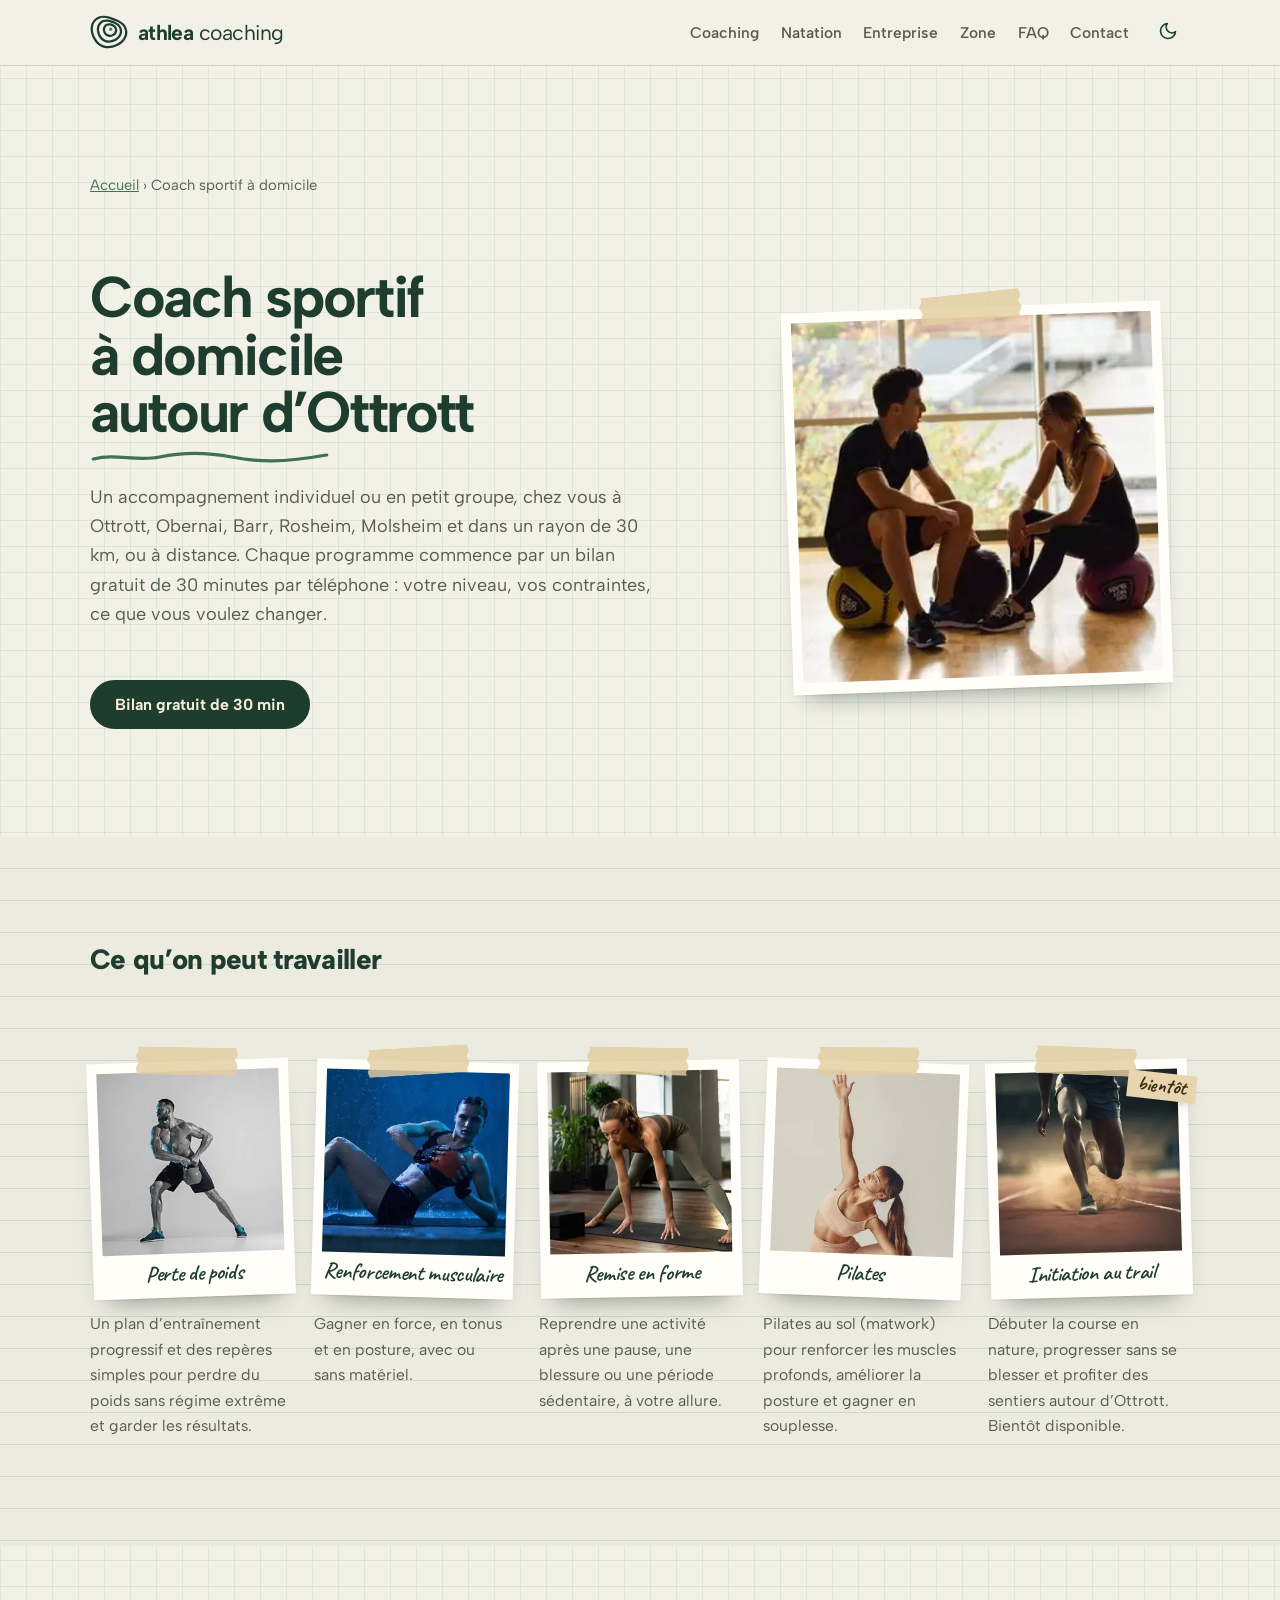
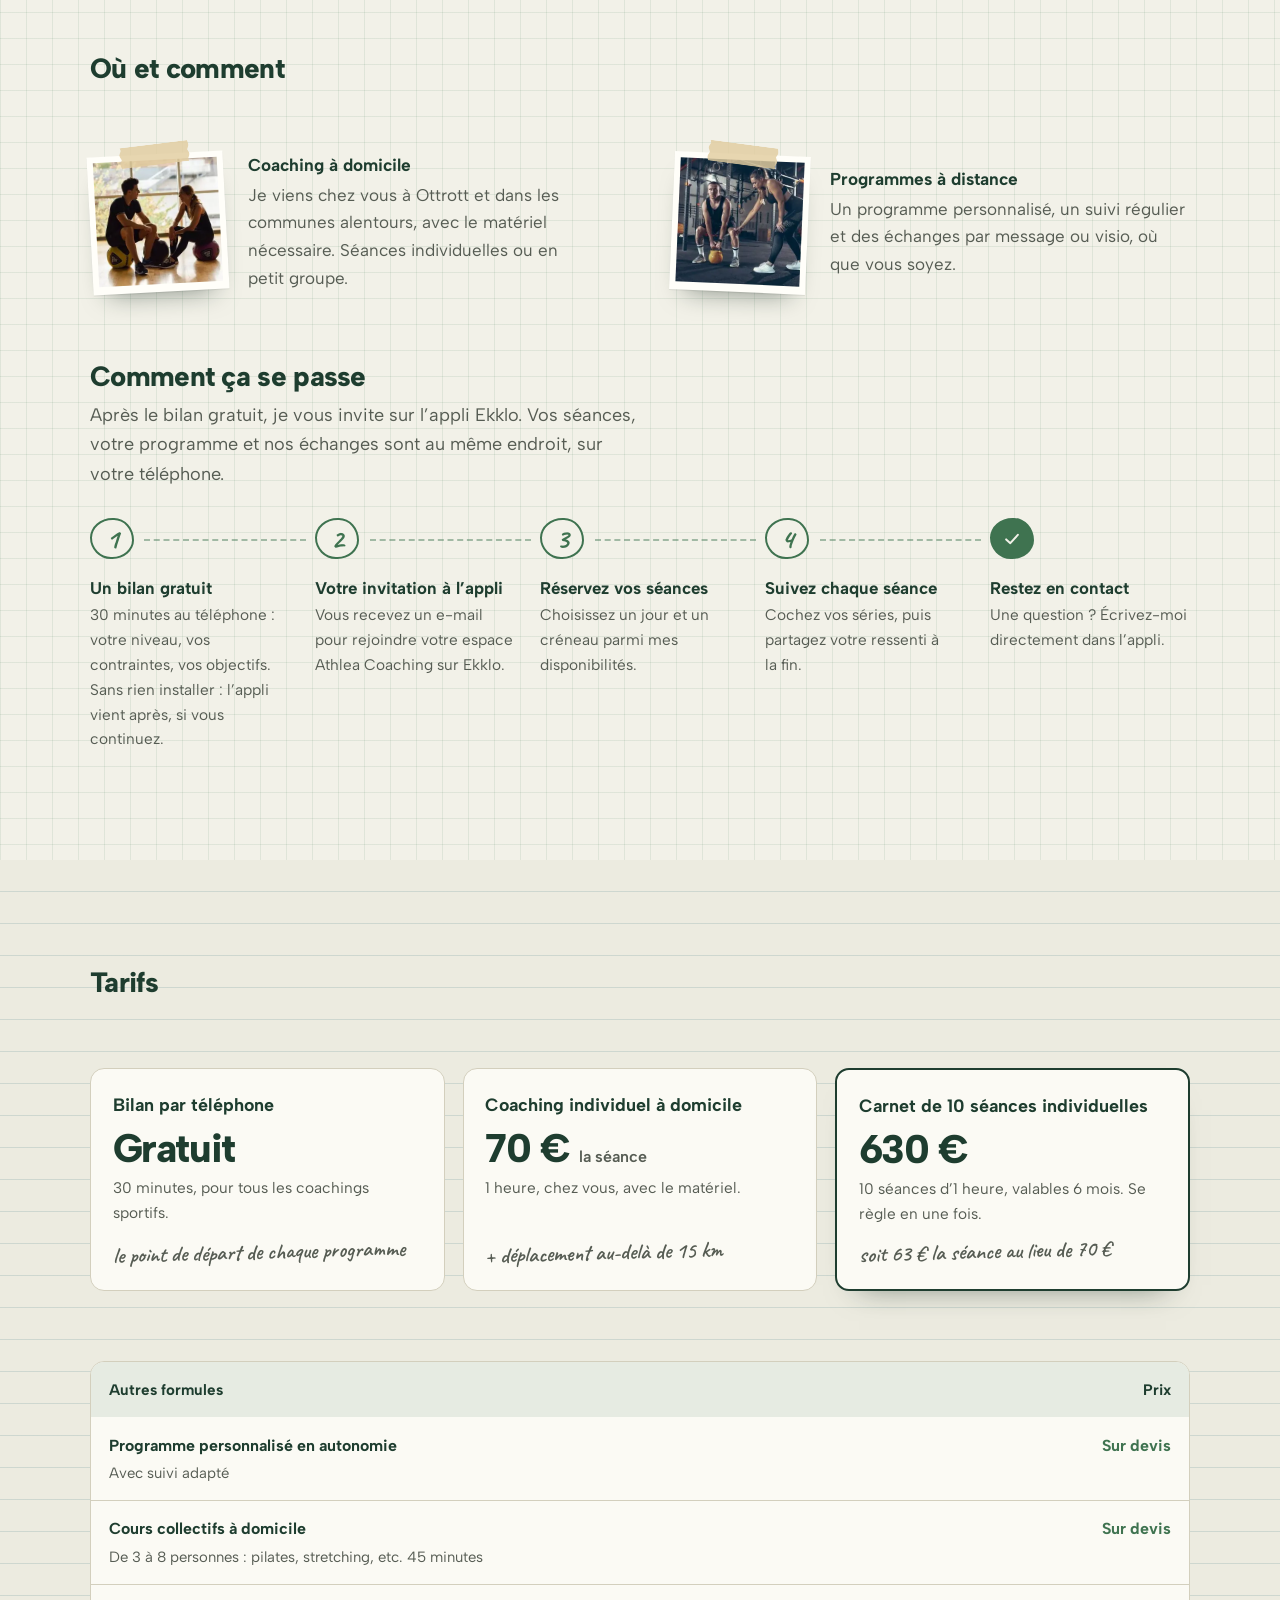
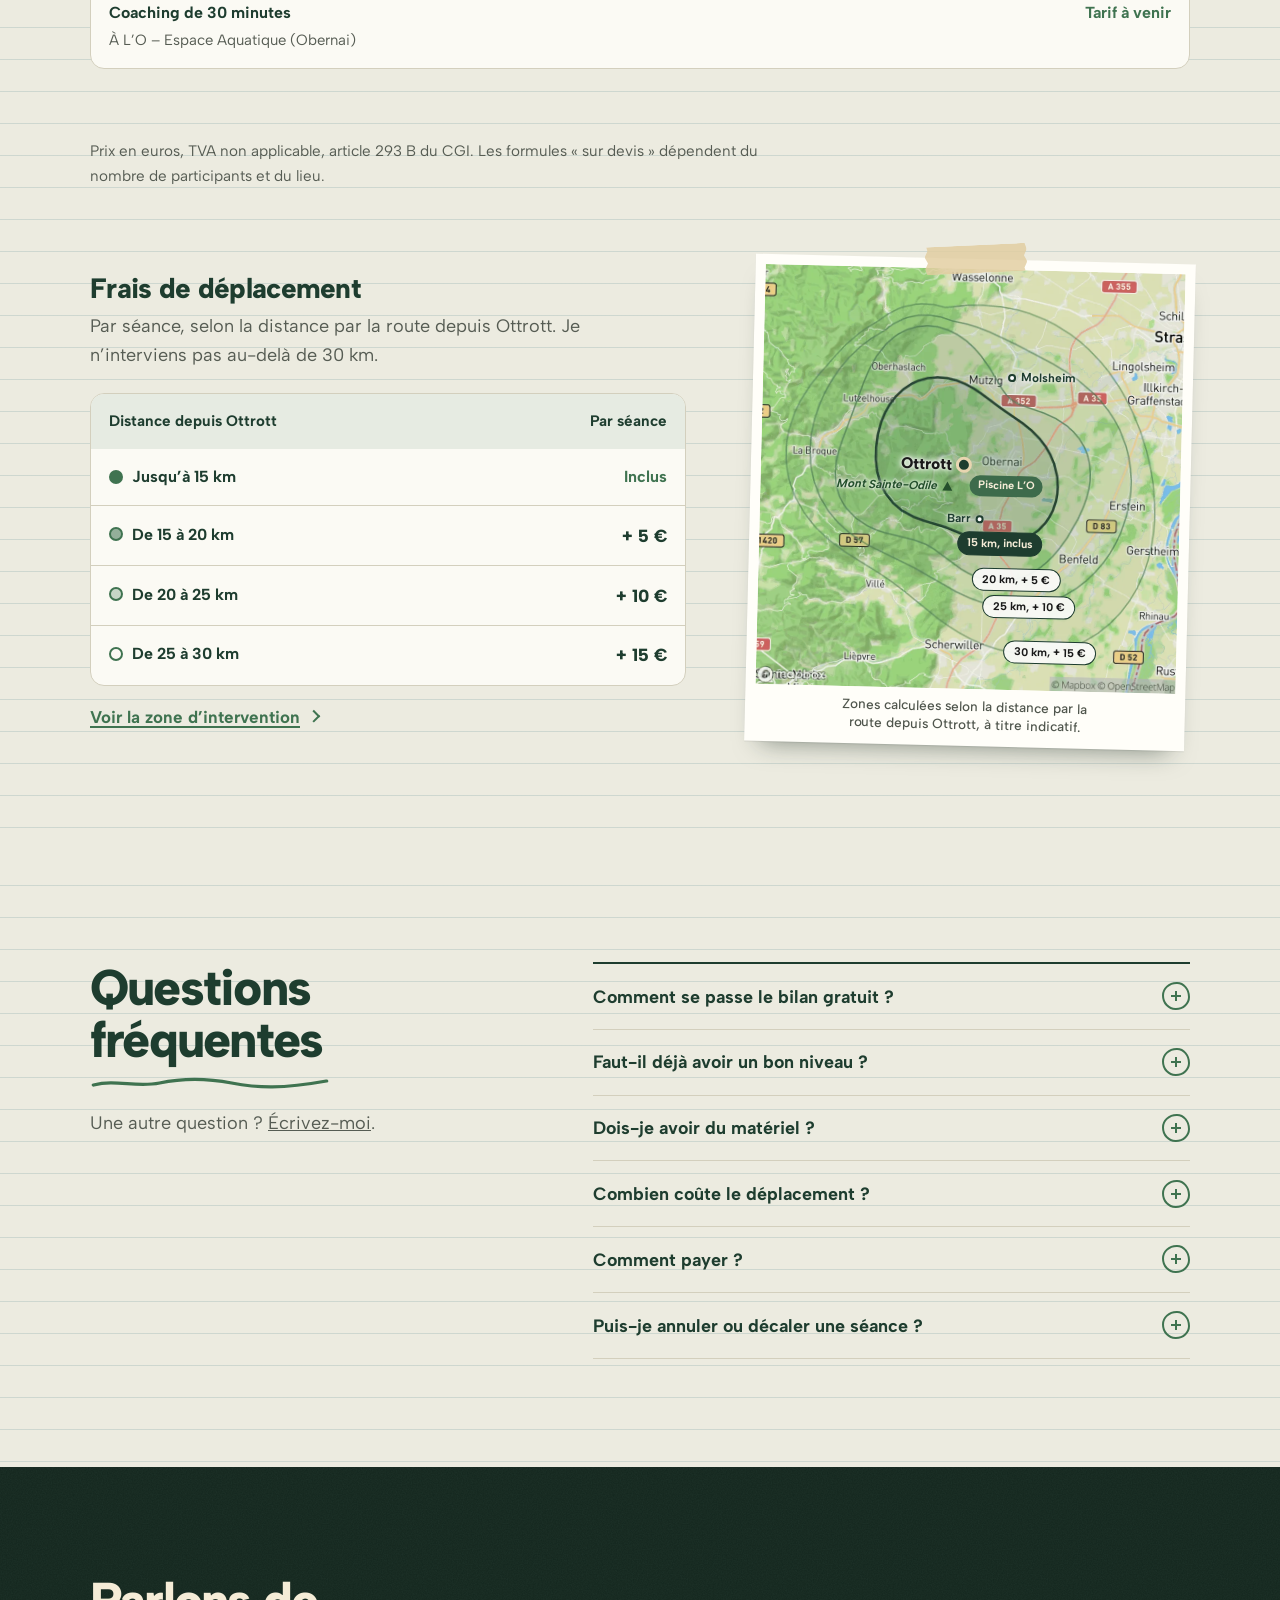
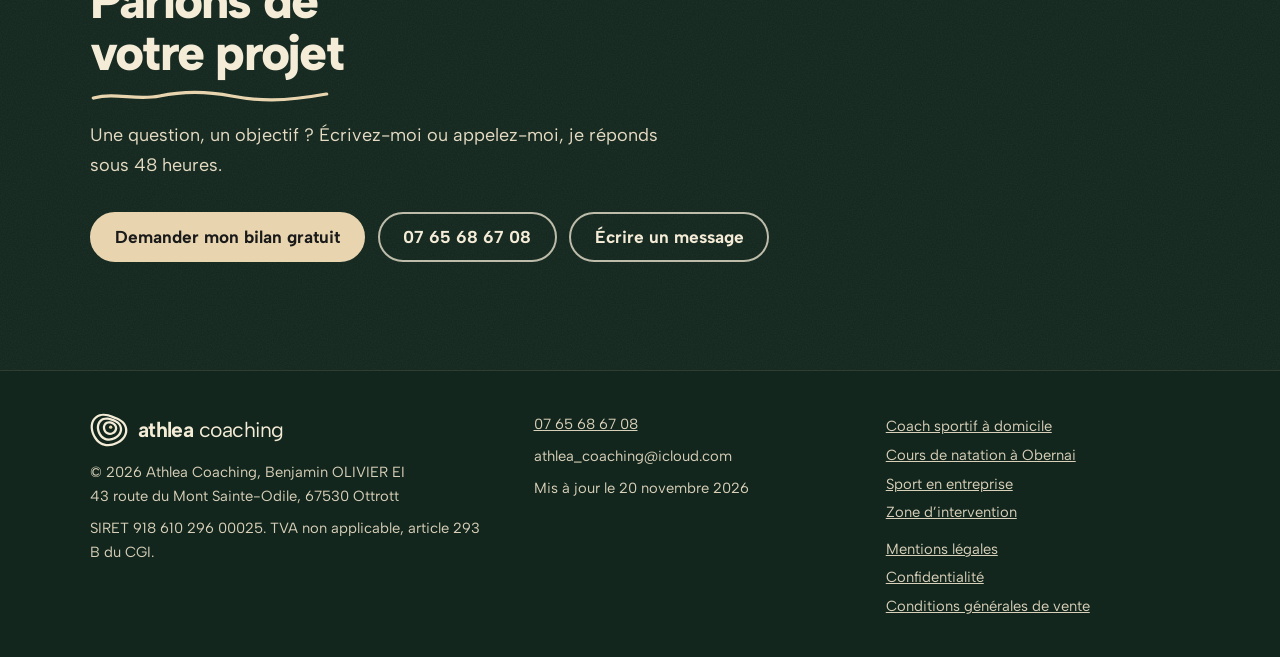
==== coach-sportif-a-domicile.html @ fd5a7795 "V24 : site en plusieurs fichiers et pages par service Photos, vidéos, polices et CSS sortis de la pa" ====
<!DOCTYPE html>
<html lang="fr">
<head>
<meta charset="utf-8">
<meta name="viewport" content="width=device-width, initial-scale=1, viewport-fit=cover">
<title>Coach sportif à domicile à Ottrott, Obernai, Barr, Rosheim, Molsheim | Athlea Coaching</title>
<meta name="description" content="Coach sportif diplômé d’État à domicile autour d’Ottrott : perte de poids, renforcement, remise en forme, pilates. 70 € la séance, 630 € les 10. Bilan gratuit de 30 min.">
<link rel="canonical" href="https://athleacoaching.fr/coach-sportif-a-domicile.html">
<meta name="theme-color" content="#f2f1e8">
<meta name="color-scheme" content="light dark">
<meta name="robots" content="index, follow, max-image-preview:large">
<meta property="og:type" content="website"><meta property="og:locale" content="fr_FR"><meta property="og:site_name" content="Athlea Coaching">
<meta property="og:title" content="Coach sportif à domicile à Ottrott, Obernai, Barr, Rosheim, Molsheim | Athlea Coaching"><meta property="og:description" content="Coach sportif diplômé d’État à domicile autour d’Ottrott : perte de poids, renforcement, remise en forme, pilates. 70 € la séance, 630 € les 10. Bilan gratuit de 30 min."><meta property="og:url" content="https://athleacoaching.fr/coach-sportif-a-domicile.html">
<meta property="og:image" content="https://athleacoaching.fr/img/athlea-coaching-partage.jpg"><meta property="og:image:width" content="1200"><meta property="og:image:height" content="630">
<meta name="twitter:card" content="summary_large_image">
<link rel="icon" type="image/svg+xml" href="favicon.svg"><link rel="apple-touch-icon" href="img/apple-touch-icon.png">
<link rel="preload" href="fonts/albert-sans.woff" as="font" type="font/woff" crossorigin>
<link rel="stylesheet" href="css/site.css">
<script>(function(){try{var t=localStorage.getItem("athlea-theme");if(t==="dark"||t==="light")document.documentElement.dataset.theme=t}catch(e){}})();</script>
<script type="application/ld+json">{"@context": "https://schema.org", "@graph": [{"@type": "Service", "name": "Coach sportif à domicile autour d’Ottrott", "serviceType": "Coaching sportif à domicile", "url": "https://athleacoaching.fr/coach-sportif-a-domicile.html", "provider": {"@id": "https://athleacoaching.fr/#entreprise"}, "areaServed": [{"@type": "City", "name": "Ottrott"}, {"@type": "City", "name": "Obernai"}, {"@type": "City", "name": "Barr"}, {"@type": "City", "name": "Rosheim"}, {"@type": "City", "name": "Molsheim"}, {"@type": "City", "name": "Mutzig"}, {"@type": "City", "name": "Benfeld"}, {"@type": "City", "name": "Scherwiller"}]}, {"@type": "BreadcrumbList", "itemListElement": [{"@type": "ListItem", "position": 1, "name": "Accueil", "item": "https://athleacoaching.fr/"}, {"@type": "ListItem", "position": 2, "name": "Coach sportif à domicile", "item": "https://athleacoaching.fr/coach-sportif-a-domicile.html"}]}, {"@type": "FAQPage", "mainEntity": [{"@type": "Question", "name": "Comment se passe le bilan gratuit ?", "acceptedAnswer": {"@type": "Answer", "text": "C’est un échange de 30 minutes par téléphone, pour tous les coachings sportifs. Nous faisons le point sur votre niveau, vos contraintes et vos objectifs avant de choisir la formule."}}, {"@type": "Question", "name": "Faut-il déjà avoir un bon niveau ?", "acceptedAnswer": {"@type": "Answer", "text": "Non. Chaque programme part de votre niveau, défini pendant le bilan, et avance à votre rythme. Les cours de natation s’adressent aussi bien aux débutants qu’aux nageurs qui veulent progresser."}}, {"@type": "Question", "name": "Dois-je avoir du matériel ?", "acceptedAnswer": {"@type": "Answer", "text": "Pour le coaching à domicile, je viens avec le matériel nécessaire. Les séances de renforcement peuvent aussi se faire sans matériel."}}, {"@type": "Question", "name": "Combien coûte le déplacement ?", "acceptedAnswer": {"@type": "Answer", "text": "Il est inclus jusqu’à 15 km autour d’Ottrott. Ensuite, comptez 5 € de 15 à 20 km, 10 € de 20 à 25 km et 15 € de 25 à 30 km par séance. Je n’interviens pas au-delà de 30 km."}}, {"@type": "Question", "name": "Comment payer ?", "acceptedAnswer": {"@type": "Answer", "text": "Par virement bancaire, par paiement sans contact (tap to pay) ou par lien de paiement, juste après la séance. Le carnet de 10 séances se règle en une fois."}}, {"@type": "Question", "name": "Puis-je annuler ou décaler une séance ?", "acceptedAnswer": {"@type": "Answer", "text": "Oui, jusqu’à 12 heures avant la séance. Au-delà, nous voyons ensemble au cas par cas."}}]}]}</script>
</head>
<body>
<svg class="defs" aria-hidden="true" focusable="false"><defs><symbol id="mark" viewBox="7.83 21.44 248.37 221.97"><path fill="currentColor" d="M252.2 132C252.93 153.68 243.95 175.11 230.42 191.13C216.89 207.16 199.75 218.31 182.38 226.19C165.01 234.06 146.75 238.97 128 239.4C109.25 239.84 90.2 235.16 74.02 225.5C57.84 215.84 44.78 201.74 34.78 185.82C24.78 169.9 17.18 151.96 13.63 132C10.09 112.04 11.39 89.59 20.93 70.18C30.47 50.77 48.44 35.6 68.71 29.3C88.97 23 110.19 25.25 128 29.97C145.81 34.68 160.97 40.65 177.07 47.01C193.17 53.38 210.95 61.33 225.87 75.49C240.8 89.65 251.46 110.32 252.2 132ZM212.88 82.99C199.27 71.1 183.4 65.06 169.57 60C155.73 54.95 143.19 49.68 128 44.97C112.81 40.25 94.2 37.3 76.21 42.29C58.21 47.28 42.15 60.54 33.92 77.68C25.69 94.82 25.09 114.66 28.63 132C32.18 149.34 39.08 164.67 47.77 178.32C56.46 191.98 67.6 204.16 81.52 212.51C95.43 220.86 111.87 224.84 128 224.4C144.13 223.97 159.77 219.76 174.88 213.2C189.98 206.63 205.21 197.39 217.43 183.63C229.65 169.88 237.93 151.06 237.2 132C236.46 112.94 226.5 94.89 212.88 82.99ZM218.02 126C218.38 140.84 212.84 155.55 204.1 167.05C195.35 178.54 183.86 187.07 171.7 193.03C159.54 198.99 146.39 202.52 133 202.73C119.61 202.94 106.07 199.53 94.5 192.69C82.93 185.85 73.45 175.87 66.45 164.42C59.44 152.98 54.58 139.99 52.83 126C51.08 112.01 52.83 96.79 59.61 83.63C66.39 70.46 78.29 59.95 91.87 54.77C105.46 49.59 120.07 49.59 133 51.92C145.93 54.25 157.54 58.3 169.08 63.51C180.61 68.73 192.41 75.68 201.85 86.25C211.29 96.82 217.66 111.16 218.02 126ZM188.86 93.75C180.73 85.44 170.84 80.41 161.58 76.5C152.31 72.6 143.31 69.25 133 66.92C122.69 64.59 110.69 63.89 99.37 67.76C88.05 71.63 78.07 80.23 72.6 91.13C67.13 102.03 66.08 114.63 67.83 126C69.58 137.37 73.74 147.75 79.44 156.92C85.13 166.1 92.69 174.17 102 179.7C111.3 185.23 122.23 187.94 133 187.73C143.77 187.52 154.31 184.69 164.2 180.04C174.09 175.39 183.67 168.77 191.11 159.55C198.54 150.32 203.38 138.22 203.02 126C202.66 113.78 196.99 102.06 188.86 93.75ZM186 120C186.12 128.38 183.36 136.71 178.73 143.51C174.1 150.32 167.76 155.67 160.73 159.38C153.71 163.08 145.9 165.17 138 165.24C130.1 165.32 122.16 163.26 115.33 159.26C108.5 155.27 102.83 149.43 98.78 142.64C94.73 135.85 92.19 128.1 91.61 120C91.03 111.9 92.53 103.4 96.51 96.04C100.48 88.68 106.96 82.67 114.46 79.23C121.96 75.78 130.26 74.86 138 75.64C145.74 76.41 153.04 78.68 159.86 82.14C166.68 85.59 173.12 90.42 177.98 96.92C182.84 103.41 185.88 111.62 186 120ZM164.99 104.42C161.44 100.19 156.91 97.27 152.36 95.13C147.81 92.98 143.12 91.41 138 90.64C132.88 89.86 127.19 90.08 121.96 92.22C116.73 94.35 112.16 98.45 109.5 103.54C106.83 108.64 106.03 114.52 106.61 120C107.19 125.48 109.03 130.62 111.77 135.14C114.52 139.66 118.27 143.59 122.83 146.27C127.39 148.96 132.72 150.32 138 150.24C143.28 150.17 148.48 148.78 153.23 146.39C157.99 143.99 162.42 140.55 165.74 136.01C169.06 131.48 171.12 125.76 171 120C170.88 114.24 168.54 108.65 164.99 104.42Z"/><circle style="fill:var(--markdot,#e8d5b0)" cx="143.0" cy="114.0" r="11.0"/></symbol></defs></svg>
<a class="skip" href="#contenu">Aller au contenu</a>
<header class="top"><div class="wrap">
<a class="logo" href="./" aria-label="Athlea Coaching, page d’accueil"><svg class="mark" aria-hidden="true"><use href="#mark"/></svg><span class="lw"><b>athlea</b> coaching</span></a>
<nav id="menu" aria-label="Navigation principale"><a href="coach-sportif-a-domicile.html" aria-current="page">Coaching</a><a href="cours-de-natation-obernai.html">Natation</a><a href="sport-en-entreprise.html">Entreprise</a><a href="zone-d-intervention.html">Zone</a><a href="./#faq">FAQ</a><a href="./#contact">Contact</a></nav>
<div class="tools"><button class="tbtn" id="themebtn" type="button" aria-label="Changer de thème"><span class="i-moon"><svg viewBox="0 0 24 24" width="20" height="20" fill="none" stroke="currentColor" stroke-width="2" stroke-linecap="round" stroke-linejoin="round" aria-hidden="true"><path d="M21 12.8A9 9 0 1 1 11.2 3a7 7 0 0 0 9.8 9.8z"/></svg></span><span class="i-sun"><svg viewBox="0 0 24 24" width="20" height="20" fill="none" stroke="currentColor" stroke-width="2" stroke-linecap="round" stroke-linejoin="round" aria-hidden="true"><circle cx="12" cy="12" r="4"/><path d="M12 2v2M12 20v2M4.9 4.9l1.4 1.4M17.7 17.7l1.4 1.4M2 12h2M20 12h2M4.9 19.1l1.4-1.4M17.7 6.3l1.4-1.4"/></svg></span></button><button class="tbtn" id="menubtn" type="button" aria-label="Ouvrir le menu" aria-expanded="false" aria-controls="menu"><span class="i-menu"><svg viewBox="0 0 24 24" width="20" height="20" fill="none" stroke="currentColor" stroke-width="2" stroke-linecap="round" aria-hidden="true"><path d="M4 7h16M4 12h16M4 17h16"/></svg></span><span class="i-close"><svg viewBox="0 0 24 24" width="20" height="20" fill="none" stroke="currentColor" stroke-width="2" stroke-linecap="round" aria-hidden="true"><path d="M6 6l12 12M18 6 6 18"/></svg></span></button></div>
</div></header>
<main id="contenu" tabindex="-1">
<section class="page" style="--c:var(--sage)"><div class="wrap">
<p class="crumb"><a href="./">Accueil</a> › Coach sportif à domicile</p>
<div class="phead"><div><h1 class="hl" style="font-size:clamp(2.2rem,5.4vw,3.6rem);letter-spacing:-.04em;line-height:1">Coach sportif à domicile autour d’Ottrott</h1>
<p class="intro">Un accompagnement individuel ou en petit groupe, chez vous à Ottrott, Obernai, Barr, Rosheim, Molsheim et dans un rayon de 30 km, ou à distance. Chaque programme commence par un bilan gratuit de 30 minutes par téléphone : votre niveau, vos contraintes, ce que vous voulez changer.</p>
<div class="actions" style="margin-top:1.6rem"><a class="btn" href="mailto:athlea_coaching@icloud.com?subject=Bilan%20gratuit%20de%2030%20minutes">Bilan gratuit de 30 min</a></div></div>
<figure class="snap" style="--r:-2deg;--ar:1/1"><img src="img/coaching-a-domicile.webp" alt="Échange entre un coach sportif et son client lors d’un coaching à domicile" width="640" height="640" loading="lazy" decoding="async"></figure></div>
</div></section>
<section class="page lined" style="--c:var(--sage)"><div class="wrap"><h2 class="bt">Ce qu’on peut travailler</h2><ul class="planche">
<li><figure class="snap"><img src="img/coaching-perte-de-poids.webp" alt="Homme en fente latérale avec un kettlebell pendant une séance de coaching perte de poids" loading="lazy" decoding="async" width="300" height="300"><figcaption><h3>Perte de poids</h3></figcaption></figure><p>Un plan d’entraînement progressif et des repères simples pour perdre du poids sans régime extrême et garder les résultats.</p></li>
<li><figure class="snap"><img src="img/renforcement-musculaire.webp" alt="Sportive en exercice abdominal avec un ballon lesté, séance de renforcement musculaire" loading="lazy" decoding="async" width="300" height="300"><figcaption><h3>Renforcement musculaire</h3></figcaption></figure><p>Gagner en force, en tonus et en posture, avec ou sans matériel.</p></li>
<li><figure class="snap"><img src="img/remise-en-forme.webp" alt="Femme en étirement sur un tapis pendant une séance de remise en forme" loading="lazy" decoding="async" width="300" height="300"><figcaption><h3>Remise en forme</h3></figcaption></figure><p>Reprendre une activité après une pause, une blessure ou une période sédentaire, à votre allure.</p></li>
<li><figure class="snap"><img src="img/pilates-matwork.webp" alt="Femme en posture de pilates au sol (matwork)" loading="lazy" decoding="async" width="300" height="300"><figcaption><h3>Pilates</h3></figcaption></figure><p>Pilates au sol (matwork) pour renforcer les muscles profonds, améliorer la posture et gagner en souplesse.</p></li>
<li><figure class="snap"><span class="soon">bientôt</span><img src="img/initiation-trail.webp" alt="Coureur en pleine foulée sur un sentier, initiation au trail" loading="lazy" decoding="async" width="300" height="300"><figcaption><h3>Initiation au trail</h3></figcaption></figure><p>Débuter la course en nature, progresser sans se blesser et profiter des sentiers autour d’Ottrott. Bientôt disponible.</p></li>
</ul></div></section>
<section class="page " style="--c:var(--sage)"><div class="wrap"><h2 class="bt">Où et comment</h2><div class="ou">
<div><figure class="snap"><img src="img/coaching-a-domicile.webp" alt="Échange entre un coach sportif et son client lors d’un coaching à domicile" loading="lazy" decoding="async" width="300" height="300"></figure><div><h4>Coaching à domicile</h4><p>Je viens chez vous à Ottrott et dans les communes alentours, avec le matériel nécessaire. Séances individuelles ou en petit groupe.</p></div></div>
<div><figure class="snap"><img src="img/programme-a-distance.webp" alt="Coach corrigeant la posture d’un sportif" loading="lazy" decoding="async" width="300" height="300"></figure><div><h4>Programmes à distance</h4><p>Un programme personnalisé, un suivi régulier et des échanges par message ou visio, où que vous soyez.</p></div></div>
</div><div><h2 class="bt">Comment ça se passe</h2><p class="intro">Après le bilan gratuit, je vous invite sur l’appli Ekklo. Vos séances, votre programme et nos échanges sont au même endroit, sur votre téléphone.</p><ol class="steps" id="suivi-steps">
<li><span class="num" aria-hidden="true">1</span><h4>Un bilan gratuit</h4><p>30 minutes au téléphone : votre niveau, vos contraintes, vos objectifs. Sans rien installer&nbsp;: l’appli vient après, si vous continuez.</p></li>
<li><span class="num" aria-hidden="true">2</span><h4>Votre invitation à l’appli</h4><p>Vous recevez un e-mail pour rejoindre votre espace Athlea Coaching sur Ekklo.</p></li>
<li><span class="num" aria-hidden="true">3</span><h4>Réservez vos séances</h4><p>Choisissez un jour et un créneau parmi mes disponibilités.</p></li>
<li><span class="num" aria-hidden="true">4</span><h4>Suivez chaque séance</h4><p>Cochez vos séries, puis partagez votre ressenti à la fin.</p></li>
<li><span class="num done" aria-hidden="true"><svg viewBox="0 0 24 24" fill="none" stroke="currentColor" stroke-width="2.4" stroke-linecap="round" stroke-linejoin="round"><path d="M5 12.5 10 17 19 7"/></svg></span><h4>Restez en contact</h4><p>Une question ? Écrivez-moi directement dans l’appli.</p></li>
</ol></div></div></section>
<section class="page lined" style="--c:var(--sage)"><div class="wrap"><h2 class="bt">Tarifs</h2><div class="formules">
<div class="formule"><h4>Bilan par téléphone</h4><p class="fprix">Gratuit</p><p>30 minutes, pour tous les coachings sportifs.</p><p class="hand">le point de départ de chaque programme</p></div>
<div class="formule"><h4>Coaching individuel à domicile</h4><p class="fprix">70&nbsp;€ <small>la séance</small></p><p>1 heure, chez vous, avec le matériel.</p><p class="hand">+ déplacement au-delà de 15&nbsp;km</p></div>
<div class="formule top"><h4>Carnet de 10 séances individuelles</h4><p class="fprix">630&nbsp;€</p><p>10 séances d’1 heure, valables 6 mois. Se règle en une fois.</p><p class="hand">soit 63&nbsp;€ la séance au lieu de 70&nbsp;€</p></div>
</div>
<table class="ptable">
<caption class="sr">Autres formules de coaching sportif</caption>
<thead><tr><th scope="col">Autres formules</th><th scope="col" class="num-c">Prix</th></tr></thead>
<tbody>
<tr><th scope="row">Programme personnalisé en autonomie<span>Avec suivi adapté</span></th><td class="num-c" data-l="Prix"><span class="devis">Sur devis</span></td></tr>
<tr><th scope="row">Cours collectifs à domicile<span>De 3 à 8 personnes : pilates, stretching, etc. 45 minutes</span></th><td class="num-c" data-l="Prix"><span class="devis">Sur devis</span></td></tr>
<tr><th scope="row">Coaching de 30 minutes<span>À L’O – Espace Aquatique (Obernai)</span></th><td class="num-c" data-l="Prix"><span class="devis">Tarif à venir</span></td></tr>
</tbody></table><p class="tnote">Prix en euros, TVA non applicable, article 293 B du CGI. Les formules « sur devis » dépendent du nombre de participants et du lieu.</p><div class="zone"><div><h2 class="bt">Frais de déplacement</h2><p class="intro">Par séance, selon la distance par la route depuis Ottrott. Je n’interviens pas au-delà de 30 km.</p><table class="ptable frais">
<caption class="sr">Frais de déplacement selon la distance depuis Ottrott</caption>
<thead><tr><th scope="col">Distance depuis Ottrott</th><th scope="col" class="num-c">Par séance</th></tr></thead>
<tbody>
<tr><th scope="row"><span class="sw s15" aria-hidden="true"></span>Jusqu’à 15 km</th><td class="num-c"><span class="devis">Inclus</span></td></tr>
<tr><th scope="row"><span class="sw s20" aria-hidden="true"></span>De 15 à 20 km</th><td class="num-c"><b>+ 5&nbsp;€</b></td></tr>
<tr><th scope="row"><span class="sw s25" aria-hidden="true"></span>De 20 à 25 km</th><td class="num-c"><b>+ 10&nbsp;€</b></td></tr>
<tr><th scope="row"><span class="sw s30" aria-hidden="true"></span>De 25 à 30 km</th><td class="num-c"><b>+ 15&nbsp;€</b></td></tr>
</tbody></table><p class="more"><a href="zone-d-intervention.html">Voir la zone d’intervention</a></p></div><figure class="snap zmap">
<div class="zmap-frame"><img src="img/zones-deplacement-ottrott.webp" width="880" height="880" alt="Carte en relief des zones de déplacement autour d’Ottrott, calculées selon la distance par la route : la zone de 15 km couvre Obernai et le Mont Sainte-Odile, la zone de 30 km s’étend de Mutzig et Molsheim au nord jusqu’à Benfeld et Scherwiller au sud" loading="lazy" decoding="async">
<div class="zlayer" aria-hidden="true">
<span class="zchip" style="left:69.79%;top:90.86%">30 km, + 15 €</span><span class="zchip" style="left:64.54%;top:80.07%">25 km, + 10 €</span><span class="zchip" style="left:61.42%;top:73.66%">20 km, + 5 €</span><span class="zchip z15" style="left:57.35%;top:65.3%">15 km, inclus</span>
<span class="zpt ztown" style="left:59.19%;top:25.82%"><i></i>Molsheim</span>
<span class="zpt ztown zleft" style="left:52.4%;top:59.41%"><i></i>Barr</span>
<span class="zpt zodile zleft" style="left:44.7%;top:51.79%"><i></i>Mont Sainte-Odile</span>
<span class="zpool" style="left:58.51%;top:46.79%">Piscine L’O</span>
<span class="zdot" style="left:48.25%;top:46.61%"></span><span class="zname" style="left:48.25%;top:46.61%">Ottrott</span>
</div></div>
<figcaption>Zones calculées selon la distance par la route depuis Ottrott, à titre indicatif.</figcaption></figure></div></div></section>
<section class="page lined" style="--c:var(--sage)"><div class="wrap"><div class="split"><div class="head"><h2 class="hl">Questions fréquentes</h2><p class="intro">Une autre question ? <a href="./#contact">Écrivez-moi</a>.</p></div><div class="faq"><details><summary>Comment se passe le bilan gratuit ?</summary><div class="ans"><p>C’est un échange de 30 minutes par téléphone, pour tous les coachings sportifs. Nous faisons le point sur votre niveau, vos contraintes et vos objectifs avant de choisir la formule.</p></div></details><details><summary>Faut-il déjà avoir un bon niveau ?</summary><div class="ans"><p>Non. Chaque programme part de votre niveau, défini pendant le bilan, et avance à votre rythme. Les cours de natation s’adressent aussi bien aux débutants qu’aux nageurs qui veulent progresser.</p></div></details><details><summary>Dois-je avoir du matériel ?</summary><div class="ans"><p>Pour le coaching à domicile, je viens avec le matériel nécessaire. Les séances de renforcement peuvent aussi se faire sans matériel.</p></div></details><details><summary>Combien coûte le déplacement ?</summary><div class="ans"><p>Il est inclus jusqu’à 15 km autour d’Ottrott. Ensuite, comptez 5 € de 15 à 20 km, 10 € de 20 à 25 km et 15 € de 25 à 30 km par séance. Je n’interviens pas au-delà de 30 km.</p></div></details><details><summary>Comment payer ?</summary><div class="ans"><p>Par virement bancaire, par paiement sans contact (tap to pay) ou par lien de paiement, juste après la séance. Le carnet de 10 séances se règle en une fois.</p></div></details><details><summary>Puis-je annuler ou décaler une séance ?</summary><div class="ans"><p>Oui, jusqu’à 12 heures avant la séance. Au-delà, nous voyons ensemble au cas par cas.</p></div></details></div></div></div></section>
<section class="contact cover"><div class="wrap">
<h2 class="hl">Parlons de votre projet</h2>
<p class="intro">Une question, un objectif ? Écrivez-moi ou appelez-moi, je réponds sous 48 heures.</p>
<div class="links"><a class="btn" href="mailto:athlea_coaching@icloud.com?subject=Bilan%20gratuit%20de%2030%20minutes">Demander mon bilan gratuit</a><a class="btn alt" href="tel:+33765686708">07 65 68 67 08</a><a class="btn alt" href="./#contact">Écrire un message</a></div>
</div></section>
</main>
<footer><div class="wrap">
<div><a class="logo" href="./" aria-label="Athlea Coaching, page d’accueil"><svg class="mark" aria-hidden="true"><use href="#mark"/></svg><span class="lw"><b>athlea</b> coaching</span></a><p>© 2026 Athlea Coaching, Benjamin OLIVIER EI<br>43 route du Mont Sainte-Odile, 67530 Ottrott</p><p>SIRET 918 610 296 00025. TVA non applicable, article 293 B du CGI.</p></div>
<div><p><a href="tel:+33765686708">07 65 68 67 08</a></p><p class="fmail">athlea_coaching@icloud.com</p><p class="upd">Mis à jour le <time datetime="2026-11-20">20 novembre 2026</time></p></div>
<div><p class="pages"><a href="coach-sportif-a-domicile.html">Coach sportif à domicile</a><a href="cours-de-natation-obernai.html">Cours de natation à Obernai</a><a href="sport-en-entreprise.html">Sport en entreprise</a><a href="zone-d-intervention.html">Zone d’intervention</a></p><p class="legal"><a href="./#mentions-legales">Mentions légales</a><a href="./#confidentialite">Confidentialité</a><a href="./#cgv">Conditions générales de vente</a></p></div>
</div></footer>
<script src="js/page.js" defer></script>
</body>
</html>
---- css/site.css ----
@font-face{font-family:"Albert Sans";font-style:normal;font-display:swap;font-weight:100 900;src:url(../fonts/albert-sans.woff) format("woff")}
@font-face{font-family:"Caveat";font-style:normal;font-display:swap;font-weight:400 700;src:url(../fonts/caveat.woff2) format("woff2")}
/* ===== v23 : « carnet de terrain » ===== */
:root{
 --forest:#1e3d2f;--deep:#12261d;--cream:#f5ecd7;--sand:#e8d5b0;
 --paper:#f2f1e8;--paper2:#ecebe0;--kraft:#e7dfcc;--surface:#fbfaf4;--photo:#fffef9;
 --grid:rgba(74,124,89,.11);--grid2:rgba(47,110,122,.16);
 --ink:#1e3d2f;--text:#25302a;--pencil:#565c53;--line:#d3cfbd;
 --sage:#3f7350;--eau:#2b6672;--ocre:#8f6222;--c:var(--sage);
 --accent:#3f7350;--btn:#1e3d2f;--btn-ink:#f5ecd7;--tape:rgba(226,206,160,.82);
 --font:"Albert Sans",system-ui,-apple-system,"Segoe UI",sans-serif;
 --hand:"Caveat","Segoe Print","Bradley Hand",cursive;
 box-sizing:border-box;padding-top:env(safe-area-inset-top,0px);padding-bottom:env(safe-area-inset-bottom,0px)}
@media (prefers-color-scheme:dark){:root:not([data-theme="light"]){--paper:#151c18;--paper2:#18201b;--kraft:#1f1c15;--surface:#1d2621;--photo:#e9e4d5;--grid:rgba(156,197,166,.075);--grid2:rgba(134,195,204,.09);--ink:#f5ecd7;--text:#e8e2d1;--pencil:#bdb7a4;--line:#35443b;--sage:#9cc5a6;--eau:#8cc6cf;--ocre:#e2b46a;--accent:#9cc5a6;--btn:#9cc5a6;--btn-ink:#12261d;--tape:rgba(232,213,176,.42);color-scheme:dark}}
:root[data-theme="dark"]{--paper:#151c18;--paper2:#18201b;--kraft:#1f1c15;--surface:#1d2621;--photo:#e9e4d5;--grid:rgba(156,197,166,.075);--grid2:rgba(134,195,204,.09);--ink:#f5ecd7;--text:#e8e2d1;--pencil:#bdb7a4;--line:#35443b;--sage:#9cc5a6;--eau:#8cc6cf;--ocre:#e2b46a;--accent:#9cc5a6;--btn:#9cc5a6;--btn-ink:#12261d;--tape:rgba(232,213,176,.42);color-scheme:dark}
:root[data-theme="light"]{color-scheme:light}
*,*::before,*::after{box-sizing:border-box}
html{scroll-behavior:smooth;scroll-padding-top:calc(4.6rem + env(safe-area-inset-top,0px))}
body{margin:0;color:var(--text);font:400 1.0625rem/1.62 var(--font);-webkit-font-smoothing:antialiased;text-rendering:optimizeLegibility;
 background-color:var(--paper);background-image:linear-gradient(var(--grid) 1px,transparent 1px),linear-gradient(90deg,var(--grid) 1px,transparent 1px);background-size:26px 26px}
body::before{content:"";position:fixed;inset:0 0 auto;height:env(safe-area-inset-top,0px);background:var(--paper);z-index:30}
a{color:inherit}
p{margin:0}
[hidden]{display:none!important}
h1,h2,h3,h4{font-family:var(--font);margin:0;text-wrap:balance;color:var(--ink)}
h2{font-size:clamp(2rem,4.4vw,3.15rem);font-weight:800;letter-spacing:-.035em;line-height:1.04}
h3{font-size:1.3rem;font-weight:750;letter-spacing:-.015em;line-height:1.2}
h4{font-size:1.08rem;font-weight:700;line-height:1.3}
:focus-visible{outline:3px solid var(--accent);outline-offset:3px;border-radius:4px}
.wrap{max-width:1180px;margin:0 auto;padding:0 clamp(1.25rem,4vw,2.5rem)}
.sr{position:absolute;width:1px;height:1px;overflow:hidden;clip:rect(0 0 0 0);white-space:nowrap}
.skip{position:absolute;left:1rem;top:-4rem;z-index:50;background:var(--sand);color:#1a1a1a;padding:.6rem 1rem;border-radius:8px;font-weight:600;text-decoration:none}
.skip:focus{top:.6rem}
.defs{position:absolute;width:0;height:0;overflow:hidden}
.hand{font-family:var(--hand);font-weight:600;color:var(--c);line-height:1.1}

/* boutons */
.btn{display:inline-flex;align-items:center;justify-content:center;gap:.5rem;min-height:48px;padding:.8rem 1.45rem;border-radius:999px;background:var(--btn);color:var(--btn-ink);border:2px solid var(--btn);font:700 1rem/1.2 var(--font);text-decoration:none;cursor:pointer;transition:transform .2s,filter .2s}
.btn:hover{transform:translateY(-2px);filter:brightness(1.08)}
.btn:active{transform:none}
.btn.alt{background:transparent;color:inherit;border-color:currentColor}
.btn.small{min-height:40px;padding:.5rem 1rem;font-size:.95rem}
.btn svg{flex:none}
.actions{display:flex;gap:.8rem;flex-wrap:wrap}
.copy{display:inline-flex;align-items:center;gap:.3rem;margin-left:.35rem;padding:.2rem .55rem;border-radius:8px;border:1px solid currentColor;background:transparent;color:inherit;font:600 .8rem var(--font);cursor:pointer;vertical-align:middle}
.copy:hover{background:rgba(127,127,127,.14)}.copy svg{width:15px;height:15px}
.copy.done{border-color:var(--accent);color:var(--accent)}

/* en-tête */
header.top{position:sticky;top:env(safe-area-inset-top,0px);z-index:20;background:color-mix(in srgb,var(--paper) 93%,transparent);-webkit-backdrop-filter:blur(10px);backdrop-filter:blur(10px);color:var(--ink);border-bottom:1.5px solid var(--line);transition:box-shadow .3s}
header.top.scrolled{box-shadow:0 10px 24px -18px rgba(20,40,30,.5)}
header.top .wrap{position:relative;display:flex;align-items:center;gap:1rem;padding-top:.65rem;padding-bottom:.65rem;transition:padding .25s}
header.top.scrolled .wrap{padding-top:.42rem;padding-bottom:.42rem}
.logo{display:inline-flex;align-items:center;gap:.6rem;text-decoration:none;white-space:nowrap;color:inherit}
.mark{width:38px;height:34px;flex:none;display:block}
header.top .mark{--markdot:#4a7c59}
.lw{font-size:1.32rem;font-weight:400;letter-spacing:-.025em;line-height:1}
.lw b{font-weight:700}
nav{display:flex;gap:1.25rem;margin-left:auto;font-size:.97rem;font-weight:550}
nav a{position:relative;text-decoration:none;padding:.55rem .05rem;color:var(--pencil)}
nav a::after{content:"";position:absolute;left:-.1rem;right:-.1rem;bottom:.15rem;height:8px;background:var(--sage);-webkit-mask:var(--wave) center/100% 100% no-repeat;mask:var(--wave) center/100% 100% no-repeat;transform:scaleX(0);transform-origin:left;transition:transform .25s}
nav a:hover,nav a.on{color:var(--ink)}
nav a:hover::after,nav a.on::after{transform:scaleX(1)}
.tools{display:flex;gap:.2rem;align-items:center}
.tbtn{display:inline-grid;place-items:center;width:44px;height:44px;border-radius:50%;border:0;background:transparent;color:inherit;cursor:pointer;transition:background .2s}
.tbtn:hover{background:rgba(127,127,127,.14)}
#menubtn{display:none}.i-close,.i-sun{display:none}
:root[data-theme="dark"] .i-moon{display:none}:root[data-theme="dark"] .i-sun{display:inline}
@media (prefers-color-scheme:dark){:root:not([data-theme="light"]) .i-moon{display:none}:root:not([data-theme="light"]) .i-sun{display:inline}}
@keyframes drop{from{opacity:0;transform:translateY(-8px)}to{opacity:1;transform:none}}
@media (max-width:1060px){
 #menubtn{display:inline-grid}
 nav{display:none;position:absolute;top:100%;left:0;right:0;flex-direction:column;gap:0;margin:0;padding:.3rem clamp(1.25rem,4vw,2.5rem) 1rem;background:var(--paper);border-bottom:1.5px solid var(--line);box-shadow:0 18px 30px -18px rgba(0,0,0,.4)}
 nav a{padding:.85rem 0;font-size:1.12rem;border-bottom:1px dashed var(--line);color:var(--ink)}
 nav a::after{bottom:.5rem;right:auto;width:2.4rem}
 header.top.open nav{display:flex;animation:drop .25s ease-out}
 header.top.open .i-menu{display:none}header.top.open .i-close{display:inline}
 .tools{margin-left:auto}
}
@media (max-width:400px){.lw{font-size:1.15rem}.mark{width:32px;height:29px}}

/* trait dessiné (vague) réutilisé en masque */
:root{--wave:url("data:image/svg+xml,%3Csvg xmlns='http://www.w3.org/2000/svg' viewBox='0 0 200 14' preserveAspectRatio='none'%3E%3Cpath d='M3 9C22 3 38 12 58 7S96 2 118 7s42 6 79-2' fill='none' stroke='%23000' stroke-width='3.2' stroke-linecap='round'/%3E%3C/svg%3E")}

/* progression + chargement */
#progress{position:fixed;left:0;right:0;top:env(safe-area-inset-top,0px);height:3px;z-index:40;pointer-events:none}
#progress span{display:block;height:100%;background:var(--sage);transform-origin:left;transform:scaleX(0)}
#loader{position:fixed;inset:0;z-index:100;display:none;place-items:center;background:var(--forest);color:var(--cream);transition:opacity .45s,visibility .45s}
.loading #loader{display:grid}
.loaded #loader{opacity:0;visibility:hidden}
#loader .mark{width:92px;height:82px;animation:breathe 1.1s ease-in-out infinite}
@keyframes breathe{0%,100%{transform:scale(.93)}50%{transform:scale(1.04)}}
img.fade{opacity:0;transition:opacity .6s}img.fade.ok{opacity:1}

/* photos scotchées */
.snap{position:relative;margin:0;background:var(--photo);padding:.6rem .6rem .75rem;box-shadow:0 1px 1px rgba(0,0,0,.07),0 16px 26px -16px rgba(20,40,30,.5);transform:rotate(var(--r,0deg))}
.snap img,.snap video{display:block;width:100%;height:auto;aspect-ratio:var(--ar,4/3);object-fit:cover;background:#d9d6c8}
.snap::before{content:"";position:absolute;z-index:2;top:-.9rem;left:50%;width:6.4rem;height:1.75rem;transform:translateX(-50%) rotate(var(--tr,-4deg));background:var(--tape);clip-path:polygon(2% 0,98% 0,100% 22%,97% 44%,100% 66%,97% 88%,98% 100%,2% 100%,0 80%,3% 58%,0 36%,3% 14%)}
.snap figcaption{margin-top:.45rem;text-align:center;font:600 1.4rem/1.1 var(--hand);color:#1e3d2f}
.snap figcaption h3{font:inherit;color:inherit}

/* hero */
.hero{position:relative;padding:clamp(2.8rem,7vw,5.5rem) 0 clamp(3.2rem,7vw,5rem)}
.hero-grid{display:grid;grid-template-columns:minmax(0,1.15fr) minmax(0,.85fr);gap:clamp(2.5rem,6vw,5rem);align-items:center}
.hero h1{font-size:clamp(2.9rem,7.8vw,5.8rem);font-weight:800;letter-spacing:-.05em;line-height:.93;max-width:10ch}
.lead{text-wrap:pretty;max-width:33rem;margin:1.6rem 0 2rem;font-size:clamp(1.12rem,1.65vw,1.3rem);line-height:1.5;color:var(--text)}
.hprix{margin-top:1.1rem;max-width:33rem;font-size:1rem;line-height:1.5;color:var(--text);text-wrap:pretty}
.hprix b{color:var(--ink)}
.hnote{margin-top:.45rem;max-width:33rem;font-size:.95rem;line-height:1.5;color:var(--pencil);text-wrap:pretty}
.hnote a{color:var(--ink);font-weight:700;white-space:nowrap}
.hero-photo{position:relative;justify-self:center;width:min(100%,430px);padding:1.4rem 0 3.4rem}
.hero-photo .snap{--r:2.2deg;--ar:3/2.1}
.hero-photo .anno{position:absolute;left:-1.2rem;bottom:0;display:flex;align-items:flex-end;gap:.4rem;--c:var(--eau);font-size:1.5rem;transform:rotate(-3deg)}
.hero-photo .anno svg{width:46px;height:40px;flex:none;color:var(--c);margin-bottom:.6rem}
.hero .creds{margin-top:2.2rem;--c:var(--sage);font-size:1.45rem;max-width:30rem;transform:rotate(-1deg);transform-origin:left}

/* par où commencer */
.routes-t{font-size:clamp(1.5rem,2.6vw,1.9rem);letter-spacing:-.025em;margin:clamp(3rem,7vw,4.6rem) 0 1.4rem}
.routes{display:grid;grid-template-columns:repeat(3,minmax(0,1fr));gap:1.4rem 1.2rem}
.route{position:relative;display:flex;flex-direction:column;gap:.55rem;padding:1.45rem 1.35rem 1.3rem;margin-top:1.9rem;text-decoration:none;color:var(--text);background:var(--surface);border:1.5px solid var(--line);border-top:4px solid var(--c);border-radius:0 14px 14px 14px;transition:transform .2s,box-shadow .2s}
.route:hover{transform:translateY(-3px);box-shadow:0 18px 30px -22px rgba(20,40,30,.55)}
.route .tab{position:absolute;left:-1.5px;bottom:100%;padding:.32rem .9rem .26rem;border-radius:10px 10px 0 0;background:var(--c);color:var(--paper);font:700 .92rem/1.2 var(--font)}
.route h3{font-size:1.32rem}
.route p{color:var(--pencil);font-size:.98rem;text-wrap:pretty}
.route .rprix{margin-top:auto;padding-top:.7rem;border-top:1px dashed var(--line);display:flex;justify-content:space-between;align-items:baseline;gap:.6rem;flex-wrap:wrap}
.route .rprix b{color:var(--ink);font-size:1.08rem}
.route .rprix .hand{font-size:1.3rem}
.route .go{display:inline-flex;align-items:center;gap:.35rem;font-weight:700;color:var(--c);font-size:.95rem}
.route .go svg{width:18px;height:18px;transition:transform .2s}
.route:hover .go svg{transform:translateY(3px)}

/* pages */
section{position:relative;padding:clamp(4rem,8.5vw,6.75rem) 0}
.lined{background-color:var(--paper2);background-image:repeating-linear-gradient(to bottom,transparent 0 31px,var(--grid2) 31px 32px)}
.kraft{background-color:var(--kraft);background-image:url("data:image/svg+xml,%3Csvg xmlns='http://www.w3.org/2000/svg' width='180' height='180'%3E%3Cfilter id='n'%3E%3CfeTurbulence type='fractalNoise' baseFrequency='.85' numOctaves='2' stitchTiles='stitch'/%3E%3CfeColorMatrix values='0 0 0 0 .45 0 0 0 0 .33 0 0 0 0 .15 0 0 0 .22 0'/%3E%3C/filter%3E%3Crect width='180' height='180' filter='url(%23n)'/%3E%3C/svg%3E")}
.page>.wrap>*+*{margin-top:clamp(3rem,6vw,4.4rem)}
.phead{display:grid;grid-template-columns:minmax(0,7fr) minmax(0,5fr);gap:2rem clamp(2rem,6vw,5rem);align-items:center}
.phead.solo{display:block}
.hl::after{content:"";display:block;width:min(15rem,70%);height:14px;margin-top:.6rem;background:var(--c);-webkit-mask:var(--wave) left/100% 100% no-repeat;mask:var(--wave) left/100% 100% no-repeat}
.intro{max-width:36rem;margin-top:1.15rem;font-size:1.13rem;color:var(--pencil);text-wrap:pretty}
.bt{font-size:clamp(1.45rem,2.4vw,1.75rem);font-weight:800;letter-spacing:-.025em}
.bt+.intro{margin-top:.6rem}
.more{margin-top:1.1rem;font-weight:700}
.more a{color:var(--c);text-decoration-thickness:2px;text-underline-offset:3px}
.more a::after{content:"";display:inline-block;width:.55em;height:.55em;margin-left:.45em;border-top:2px solid currentColor;border-right:2px solid currentColor;transform:rotate(45deg) translateY(-.1em)}
.crumb{font-size:.92rem;color:var(--pencil);margin-bottom:1.4rem}.crumb a{color:var(--accent)}
.prose{max-width:42rem}.prose p+p{margin-top:.9rem}.prose p{color:var(--text)}
.towns{display:flex;flex-wrap:wrap;gap:.5rem;margin:1.2rem 0 0;padding:0;list-style:none}
.towns li{padding:.35rem .8rem;border:1.5px solid var(--line);border-radius:999px;background:var(--surface);font-weight:600;font-size:.95rem}
footer .pages a{display:block;padding:.15rem 0;white-space:nowrap}
.tnote{margin-top:1rem;font-size:.95rem;color:var(--pencil);max-width:44rem}.tnote a{color:var(--accent)}
.phead .snap{justify-self:center;width:min(100%,380px)}

/* planche de photos (coaching) */
.planche{display:grid;grid-template-columns:repeat(auto-fit,minmax(min(100%,12.5rem),1fr));gap:2.6rem 1.6rem;margin:0;padding:1rem 0 0;list-style:none}
@media (min-width:1061px){.planche{grid-template-columns:repeat(5,minmax(0,1fr));gap:2.6rem 1.4rem}}
.planche li{display:flex;flex-direction:column;gap:.9rem}
.planche .snap{--ar:1/1}
.planche li:nth-child(5n+1) .snap{--r:-2deg;--tr:3deg}
.planche li:nth-child(5n+2) .snap{--r:1.6deg;--tr:-5deg}
.planche li:nth-child(5n+3) .snap{--r:-1deg;--tr:2deg}
.planche li:nth-child(5n+4) .snap{--r:2.2deg;--tr:-2deg}
.planche li:nth-child(5n+5) .snap{--r:-1.6deg;--tr:4deg}
.planche p{color:var(--pencil);font-size:.98rem;text-wrap:pretty}
.soon{position:absolute;z-index:3;right:-.6rem;top:.9rem;padding:.15rem .6rem;background:var(--sand);color:#3b2d10;font:700 1.25rem/1.1 var(--hand);transform:rotate(8deg);box-shadow:0 6px 12px -8px rgba(0,0,0,.5)}

/* où et comment */
.ou{display:grid;grid-template-columns:1fr 1fr;gap:2rem clamp(2rem,5vw,4rem);margin-top:1.6rem}
.ou>div{display:grid;grid-template-columns:8.5rem minmax(0,1fr);gap:1.4rem;align-items:center}
.ou .snap{--ar:1/1;padding:.4rem .4rem .5rem}
.ou .snap::before{width:4.4rem;height:1.3rem;top:-.65rem}
.ou>div:first-child .snap{--r:-3deg}.ou>div:last-child .snap{--r:2.5deg;--tr:5deg}
.ou p{color:var(--pencil);margin-top:.35rem;text-wrap:pretty}

/* étapes */
.steps{--n:5;list-style:none;margin:1.8rem 0 0;padding:0;display:grid;grid-template-columns:repeat(var(--n),minmax(0,1fr));gap:1.6rem}
.steps.s4{--n:4}
.steps li{position:relative;padding-top:3.7rem}
.steps li:not(:last-child)::before{content:"";position:absolute;top:1.3rem;left:3.4rem;right:-1rem;border-top:2px dashed color-mix(in srgb,var(--c) 45%,transparent)}
.num{position:absolute;top:0;left:0;width:2.75rem;height:2.6rem;display:grid;place-items:center;font:700 1.75rem/1 var(--hand);color:var(--c);border:2px solid var(--c);border-radius:52% 46% 50% 48%/48% 54% 46% 52%;background:var(--paper)}
.lined .num{background:var(--paper2)}
.num.done{background:var(--c)!important;color:var(--paper)}
.num svg{width:20px;height:20px}
.steps h4{font-size:1.06rem}
.steps p{margin-top:.25rem;color:var(--pencil);font-size:.96rem;text-wrap:pretty}
.resgrid{display:grid;grid-template-columns:minmax(0,1.25fr) minmax(0,1fr);gap:2rem clamp(2rem,5vw,4.5rem);align-items:center;margin-top:2.6rem}
.resvid{--ar:16/9;--r:-.8deg}
.resvid video{background:var(--forest)}
.resvid figcaption{font:500 .86rem/1.4 var(--font);color:#4f554c;text-align:left;margin-top:.55rem}
.rescta .hand{display:block;font-size:1.5rem;margin-bottom:.8rem;transform:rotate(-2deg);transform-origin:left}
.resnote{margin-top:.8rem;font-size:.92rem;color:var(--pencil)}

/* formules côte à côte */
.formules{display:grid;grid-template-columns:repeat(3,minmax(0,1fr));gap:1.1rem;margin-top:1.5rem;align-items:stretch}
.formule{position:relative;display:flex;flex-direction:column;gap:.4rem;padding:1.5rem 1.35rem 1.35rem;background:var(--surface);border:1.5px solid var(--line);border-radius:14px}
.formule.top{border:2px solid var(--ink);box-shadow:0 18px 30px -24px rgba(20,40,30,.6)}
.formule h4{font-size:1.12rem}
.formule .fprix{font:800 2.5rem/1 var(--font);letter-spacing:-.035em;color:var(--ink);font-variant-numeric:tabular-nums;margin:.35rem 0 .1rem}
.fprix small{font:600 1rem var(--font);letter-spacing:0;color:var(--pencil)}
.formule p{color:var(--pencil);font-size:.96rem}
.formule .hand{margin-top:auto;padding-top:.6rem;font-size:1.4rem;transform:rotate(-1.5deg);transform-origin:left}

/* tableaux */
.ptable{width:100%;border-collapse:separate;border-spacing:0;margin-top:1.4rem;background:var(--surface);border:1.5px solid var(--line);border-radius:14px;overflow:hidden;font-size:1rem}
.ptable th,.ptable td{padding:.95rem 1.1rem;text-align:left;vertical-align:top;border-bottom:1px solid var(--line)}
.ptable tr:last-child>*{border-bottom:0}
.ptable thead th{background:color-mix(in srgb,var(--c) 11%,var(--surface));font-size:.95rem;font-weight:700;color:var(--ink);vertical-align:bottom}
.ptable tbody th{font-weight:700;color:var(--ink)}
.ptable tbody th span{display:block;font-weight:400;color:var(--pencil);font-size:.93rem;margin-top:.15rem}
.ptable tbody th span.sw{display:inline-block;margin-top:0}
.ptable .num-c{text-align:right;white-space:nowrap}
.ptable td.num-c b{font-size:1.22rem;font-weight:800;color:var(--ink);font-variant-numeric:tabular-nums;letter-spacing:-.01em}
.ptable td small{display:block;color:var(--pencil);font-size:.84rem;white-space:normal}
.ptable .devis{color:var(--c);font-weight:700}
.ptable .tps{font:700 1.65rem/1 var(--hand);color:var(--c)}
@media (max-width:680px){
 .ptable,.ptable tbody,.ptable tr,.ptable th,.ptable td{display:block}
 .ptable thead{position:absolute;width:1px;height:1px;overflow:hidden;clip:rect(0 0 0 0)}
 .ptable tbody tr{padding:.9rem 1rem;border-bottom:1px solid var(--line)}
 .ptable tbody tr:last-child{border-bottom:0}
 .ptable th,.ptable td{padding:0;border:0}
 .ptable td{display:flex;justify-content:space-between;align-items:baseline;gap:1rem;margin-top:.5rem}
 .ptable td[data-l]::before{content:attr(data-l);color:var(--pencil);font-size:.9rem}
 .ptable .num-c{text-align:right}
}

/* natation : publics */
.publics{display:grid;grid-template-columns:repeat(3,minmax(0,1fr));gap:1.5rem 0;margin:0;padding:0;list-style:none}
.publics li{padding:0 clamp(1rem,3vw,2rem)}
.publics li+li{border-left:2px dashed color-mix(in srgb,var(--c) 40%,transparent)}
.publics li:first-child{padding-left:0}
.publics h3{display:flex;align-items:baseline;gap:.6rem}
.publics h3 .hand{font-size:1.35rem}
.publics p{margin-top:.5rem;color:var(--pencil);text-wrap:pretty}
.natact{margin-top:0}

/* entreprise */
.offers{display:grid;grid-template-columns:1fr 1fr;gap:1.8rem 2.4rem;margin:0;padding:0;list-style:none}
.offers li{padding-top:1rem;border-top:2px dashed color-mix(in srgb,var(--c) 50%,transparent)}
.offers p{margin-top:.4rem;color:var(--pencil);text-wrap:pretty}
.pro{display:grid;grid-template-columns:minmax(0,8fr) minmax(0,4fr);gap:2rem clamp(2rem,5vw,4.5rem);align-items:center}
.pro .snap{--r:-2.4deg;--ar:1/1;width:min(100%,300px);justify-self:center}
.phead .btn{margin-top:1.6rem}

/* infos pratiques : carte des zones */
.zone{display:grid;grid-template-columns:minmax(0,1fr) minmax(0,440px);gap:2.4rem clamp(2rem,5vw,4.5rem);align-items:center}
.zmap{--r:1.4deg;--ar:1/1;margin:0}
.zmap-frame{position:relative;overflow:hidden;background:var(--line)}
.zmap img{display:block;width:100%;height:auto;aspect-ratio:1/1}
.zlayer{position:absolute;inset:0;pointer-events:none}
.zchip{position:absolute;transform:translate(-50%,-50%);white-space:nowrap;font:700 .7rem/1 var(--font);padding:.32rem .58rem;border-radius:999px;background:rgba(250,250,248,.94);color:#1a1a1a;border:1.5px solid #1e3d2f}
.zchip.z15{background:#1e3d2f;color:#f5ecd7}
.zdot{position:absolute;width:16px;height:16px;margin:-8px 0 0 -8px;border-radius:50%;background:#1e3d2f;border:3px solid #e8d5b0}
.zname{position:absolute;transform:translate(calc(-100% - 11px),-50%);font:800 .98rem/1 var(--font);color:#1a1a1a;text-shadow:0 0 3px #fff,0 0 6px #fff,0 0 10px #fff}
.zpt{position:absolute;display:flex;align-items:center;gap:5px;transform:translate(-4px,-50%);font:700 .74rem/1 var(--font);color:#1e3d2f;white-space:nowrap;text-shadow:0 0 3px #fff,0 0 6px #fff}
.zpt i{width:8px;height:8px;border-radius:50%;background:#fff;border:2px solid #1e3d2f;flex:none}
.zpt.zleft{flex-direction:row-reverse;transform:translate(calc(-100% + 4px),-50%)}
.zodile{font-style:italic;color:#24502c}.zodile i{width:0;height:0;border-radius:0;background:none;border:5px solid transparent;border-bottom:9px solid #24502c;border-top:0}
.zpool{position:absolute;transform:translate(-50%,10px);font:700 .68rem/1 var(--font);color:#f5ecd7;background:#3d6b4b;padding:.3rem .52rem;border-radius:999px;white-space:nowrap}
.zmap figcaption{font:500 .84rem/1.4 var(--font);color:#4f554c;text-wrap:balance}
.sw{display:inline-block;width:.95em;height:.95em;border-radius:50%;margin-right:.6rem;vertical-align:-.1em;border:2px solid var(--accent)}
.sw.s15{background:var(--accent)}.sw.s20{background:color-mix(in srgb,var(--accent) 55%,transparent)}.sw.s25{background:color-mix(in srgb,var(--accent) 28%,transparent)}.sw.s30{background:transparent}
@media (max-width:480px){.zchip{font-size:.6rem;padding:.24rem .42rem}.zname{font-size:.84rem}.zpt{font-size:.64rem}.zpool{font-size:.6rem}}
.ptable.frais td.num-c b{font-size:1.1rem}
@media (max-width:680px){.ptable.frais tbody tr{display:flex;justify-content:space-between;align-items:baseline}.ptable.frais td{margin-top:0}}

/* bon à savoir */
.infos{display:grid;grid-template-columns:repeat(3,minmax(0,1fr));gap:1.8rem clamp(1.5rem,4vw,3rem)}
.info{display:grid;grid-template-columns:30px minmax(0,1fr);align-content:start;gap:.25rem .9rem}
.info .ico{grid-row:1/span 2;color:var(--accent);padding-top:.1rem}
.info .ico svg{width:28px;height:28px;display:block}
.info p{grid-column:2;color:var(--pencil);font-size:.97rem;text-wrap:pretty}

/* à propos */
.about{display:grid;grid-template-columns:minmax(0,7fr) minmax(0,5fr);gap:2.5rem clamp(2.5rem,6vw,5.5rem);align-items:center}
.about .snap{--r:-2deg;--tr:6deg;--ar:1/1;width:min(100%,360px);justify-self:center}
.aboutlead{font-size:1.2rem;line-height:1.55;margin-top:1.3rem;max-width:36rem;color:var(--text)}
.aboutlead+p{margin-top:.9rem;color:var(--pencil);max-width:36rem}
.pillars{list-style:none;margin:1.7rem 0 0;padding:0;display:grid;gap:.2rem}
.pillars li{display:flex;gap:.7rem;align-items:center;font:600 1.6rem/1.15 var(--hand);color:var(--c)}
.pillars svg{width:24px;height:24px;flex:none}
.minihead{font-size:1rem;font-weight:700;color:var(--pencil);margin-top:1.9rem}
.minihead+.pillars{margin-top:.5rem}
.twocol{display:grid;grid-template-columns:1fr 1fr;gap:2.4rem clamp(2rem,4vw,3.5rem);align-items:start}
.twocol .intro{font-size:1rem;margin-top:.5rem}
.tag{display:inline-block;padding:.18rem .55rem;border-radius:6px;border:1.5px solid var(--c);color:var(--c);font-size:.82rem;font-weight:700;white-space:nowrap}

/* avis */
.avis-top{display:flex;justify-content:space-between;align-items:end;gap:1.5rem 3rem;flex-wrap:wrap}
.avis-list{display:grid;grid-template-columns:repeat(auto-fit,minmax(min(100%,17rem),1fr));gap:2rem 1.4rem;margin:2.4rem 0 0;padding:0;list-style:none}
.avis-list>li{display:flex}
.avis{position:relative;flex:1;margin:0;display:flex;flex-direction:column;gap:1rem;padding:1.6rem 1.4rem 1.3rem;background:var(--surface);border:1px solid var(--line);box-shadow:0 14px 24px -20px rgba(20,40,30,.55)}
.avis::before{content:"";position:absolute;top:-.8rem;left:1.4rem;width:4.8rem;height:1.5rem;transform:rotate(-4deg);background:var(--tape)}
.avis-list>li:nth-child(even) .avis{transform:rotate(.8deg)}.avis-list>li:nth-child(odd) .avis{transform:rotate(-.6deg)}
.avis .note{color:var(--accent);font-size:1.05rem;letter-spacing:.12em;line-height:1}
.avis blockquote{margin:0;flex:1;color:var(--text);text-wrap:pretty}
.avis blockquote p+p{margin-top:.6rem}
.avis figcaption{display:flex;flex-direction:column;gap:.1rem;padding-top:.9rem;border-top:1px dashed var(--line);font-size:.93rem;color:var(--pencil)}
.avis figcaption b{color:var(--ink);font-size:1rem}
.avis-vide{margin-top:2.2rem;display:flex;gap:1rem;align-items:flex-start;max-width:42rem;padding:1.4rem 1.5rem;background:var(--surface);border:1.5px dashed var(--line);border-radius:14px;color:var(--pencil);text-wrap:pretty}
.avis-vide svg{flex:none;width:26px;height:26px;color:var(--accent);margin-top:.1rem}
.avis-zone:not(:has(.avis)){display:none}
.avis-zone:has(.avis)~.avis-vide{display:none}
@media (max-width:760px){.avis-top .actions{width:100%}}

/* FAQ */
.split{display:grid;grid-template-columns:minmax(0,5fr) minmax(0,7fr);gap:2.5rem clamp(2.5rem,6vw,5.5rem);align-items:start}
.split>.head{position:sticky;top:6.25rem}
.faq{border-top:2px solid var(--ink)}
.faq details{border-bottom:1px solid var(--line);transition:box-shadow .2s}
.faq summary{list-style:none;cursor:pointer;display:flex;justify-content:space-between;align-items:center;gap:1.2rem;padding:1.15rem 0;font:700 1.12rem/1.3 var(--font);color:var(--ink)}
.faq summary::-webkit-details-marker{display:none}
.faq summary::after{content:"";flex:none;width:28px;height:28px;border-radius:52% 46% 50% 48%/48% 54% 46% 52%;border:2px solid var(--accent);background:linear-gradient(var(--accent),var(--accent)) center/10px 2px no-repeat,linear-gradient(var(--accent),var(--accent)) center/2px 10px no-repeat;transition:transform .25s}
.faq details[open] summary::after{background:linear-gradient(var(--accent),var(--accent)) center/10px 2px no-repeat;transform:rotate(180deg)}
.faq .ans{padding:0 3rem 1.25rem 0;color:var(--pencil);text-wrap:pretty}
.faq details[open] .ans{animation:drop .25s ease-out}
.faq details.hit{box-shadow:0 0 0 3px var(--sand);border-radius:6px}

/* contact : couverture du carnet */
.cover{background:var(--deep);color:var(--cream);background-image:url("data:image/svg+xml,%3Csvg xmlns='http://www.w3.org/2000/svg' width='180' height='180'%3E%3Cfilter id='n'%3E%3CfeTurbulence type='fractalNoise' baseFrequency='.8' numOctaves='2' stitchTiles='stitch'/%3E%3CfeColorMatrix values='0 0 0 0 1 0 0 0 0 1 0 0 0 0 1 0 0 0 .05 0'/%3E%3C/filter%3E%3Crect width='180' height='180' filter='url(%23n)'/%3E%3C/svg%3E")}
.cover h2,.cover h3{color:var(--cream)}
.cover :focus-visible{outline-color:var(--sand)}
.cover .intro{color:#e6dcc4}
.cover .hl::after{background:var(--sand)}
.cover .btn{background:var(--sand);border-color:var(--sand);color:#1a1a1a}
.cover .btn.alt{background:transparent;color:var(--cream);border-color:rgba(245,236,215,.75)}
.contact h2{max-width:14ch}
.links{display:flex;flex-wrap:wrap;gap:.8rem;margin-top:2rem}
.links .btn{font-size:1.08rem}
.formzone{margin-top:3.2rem;padding-top:2.4rem;border-top:1px dashed rgba(245,236,215,.3);max-width:780px}
.formtitle{font:600 2rem/1.1 var(--hand)!important;color:var(--sand)!important;margin-bottom:1.1rem}
.fgrid{display:grid;grid-template-columns:1fr 1fr;gap:1rem 1.2rem}
.field{display:grid;gap:.35rem}.field.full{grid-column:1/-1}
.field label{font-weight:600;font-size:.96rem}
.field input,.field select,.field textarea{font:inherit;color:inherit;background:rgba(245,236,215,.07);border:1.5px solid rgba(245,236,215,.38);border-radius:12px;padding:.78rem .95rem;width:100%;transition:border-color .2s,background .2s}
.field select option{color:#1a1a1a}
.field textarea{resize:vertical;min-height:130px}
.field input:focus,.field select:focus,.field textarea:focus{outline:none;border-color:var(--sand);background:rgba(245,236,215,.13)}
.field.bad input,.field.bad select,.field.bad textarea{border-color:#ffb4a0}
.err{min-height:1.1em;font-size:.88rem;color:#ffc9b8;font-weight:600}
.errsum{margin-bottom:1.2rem;padding:.9rem 1.1rem;border-radius:12px;background:rgba(255,120,90,.16);border:1.5px solid #ffb4a0;color:#ffe3da}
.errsum ul{margin:.4rem 0 0;padding-left:1.2rem}.errsum a{color:inherit}
.consent .check{display:flex;gap:.7rem;align-items:flex-start;font-weight:400;cursor:pointer}
.consent input{width:22px;height:22px;flex:none;margin:.15rem 0 0;accent-color:var(--sand);padding:0}
.consent a{color:var(--cream);text-decoration-thickness:2px;text-decoration-color:var(--sand)}
.field.bad.consent .check{outline:1.5px solid #ffb4a0;outline-offset:6px;border-radius:6px}
.factions{display:flex;gap:.7rem;flex-wrap:wrap;margin-top:1.3rem}
.fnote{margin-top:1rem;font-size:.89rem;color:#e6dcc4}
@keyframes pop{from{opacity:0;transform:translateY(10px) scale(.98)}to{opacity:1;transform:none}}
.fsuccess{padding:1.8rem;border-radius:18px;background:rgba(245,236,215,.08);border:1.5px solid var(--sand);animation:pop .3s ease-out}
.fsuccess h3{margin:.4rem 0 .6rem}.fsuccess p{color:#e6dcc4}
.fsuccess .btn{margin-top:1.2rem}
.ok-ico{display:grid;place-items:center;width:52px;height:52px;border-radius:50%;background:var(--sand);color:#1a1a1a!important;font:800 1.6rem var(--font)}
.fsmall{margin-top:.8rem;font-size:.93rem}

/* pied de page */
footer{background:var(--deep);color:#d9d0b9;font-size:.92rem;padding:2.6rem 0 2.2rem;border-top:1px solid rgba(245,236,215,.12)}
footer .wrap{display:grid;grid-template-columns:minmax(0,1.3fr) minmax(0,1fr) minmax(0,1fr);gap:1.6rem 3rem;align-items:start}
footer .logo{margin-bottom:.9rem;color:var(--cream)}
footer :focus-visible{outline-color:var(--sand)}
footer p+p{margin-top:.5rem}
footer a{color:inherit}
.fmail{white-space:nowrap}
footer .legal a{white-space:nowrap;display:block;padding:.15rem 0}
footer .bydesign{grid-column:1/-1;display:flex;align-items:center;justify-content:center;gap:.45rem;margin:.6rem 0 0;padding-top:1.1rem;border-top:1px solid rgba(245,236,215,.12);font-size:.74rem;letter-spacing:.04em;color:rgba(217,208,185,.7)}
footer .bydesign svg{flex:none;display:block}

/* accès rapide, bandeau, dialogues, notification */
#totop{position:fixed;right:1.5rem;bottom:5.4rem;z-index:26;width:48px;height:48px;border-radius:50%;border:1.5px solid var(--line);background:var(--surface);color:var(--text);display:grid;place-items:center;cursor:pointer;transition:opacity .3s,transform .3s}
#totop:hover{transform:translateY(-3px)}
#totop.hide{opacity:0;transform:translateY(10px);pointer-events:none}
.stickycta{display:inline-flex;align-items:center;gap:.5rem;position:fixed;right:1.5rem;bottom:1.5rem;z-index:25;font-weight:700;text-decoration:none;padding:.85rem 1.3rem;border-radius:999px;background:var(--forest);color:var(--cream);box-shadow:0 10px 26px -8px rgba(0,0,0,.5);transition:opacity .3s,transform .3s}
:root[data-theme="dark"] .stickycta{background:var(--sand);color:#1a1a1a}
@media (prefers-color-scheme:dark){:root:not([data-theme="light"]) .stickycta{background:var(--sand);color:#1a1a1a}}
.stickycta:hover{transform:translateY(-2px)}
.stickycta.hide{opacity:0;transform:translateY(16px);pointer-events:none}
.dlg{border:0;border-radius:20px;padding:0;background:var(--surface);color:var(--text);box-shadow:0 30px 70px -20px rgba(0,0,0,.6);width:min(560px,calc(100vw - 2rem))}
.dlg::backdrop{background:rgba(10,22,16,.6);backdrop-filter:blur(3px)}
.dlg[open]{animation:pop .22s ease-out}
.search{margin-top:12vh}
.sbar{display:flex;align-items:center;gap:.6rem;padding:.6rem .6rem .6rem 1.2rem;border-bottom:1px solid var(--line)}
.sbar>svg{color:var(--pencil);flex:none}
.sbar input{flex:1;min-width:0;border:0;background:transparent;color:inherit;font:500 1.1rem var(--font);padding:.6rem 0;outline:none}
.sbar .tbtn:hover{background:rgba(127,127,127,.14)}
input[type=search]::-webkit-search-cancel-button{-webkit-appearance:none;display:none}
.sres{list-style:none;margin:0;padding:.4rem;max-height:55vh;overflow:auto}
.sres a{display:block;padding:.7rem .85rem;border-radius:12px;text-decoration:none}
.sres a:hover,.sres a.sel{background:var(--paper2)}
.sres .st{display:block;font:700 .82rem var(--font);color:var(--accent)}
.sres .sx{display:block;color:var(--pencil);font-size:.94rem}
.sres mark{background:var(--sand);color:#1a1a1a;border-radius:3px;padding:0 .1rem}
.shint{margin:0;padding:.7rem 1.2rem 1rem;color:var(--pencil);font-size:.86rem}
kbd{font:600 .75rem var(--font);padding:.1rem .35rem;border:1px solid var(--line);border-radius:5px}
.confirm{padding:1.7rem 1.7rem 1.5rem;width:min(440px,calc(100vw - 2rem))}
.confirm .ctitle{font-size:1.28rem;font-weight:700;line-height:1.2;margin-bottom:.6rem;color:var(--ink)}.confirm p{color:var(--pencil)}
.cbtns{display:flex;justify-content:flex-end;gap:.6rem;margin-top:1.4rem;flex-wrap:wrap}
.toast{position:fixed;left:50%;bottom:6rem;z-index:80;transform:translate(-50%,20px);opacity:0;pointer-events:none;background:var(--text);color:var(--paper);padding:.7rem 1.15rem;border-radius:999px;font-weight:600;font-size:.95rem;transition:opacity .25s,transform .25s}
.toast.show{opacity:1;transform:translate(-50%,0)}

/* pages légales */
.art{max-width:760px;padding-top:3.2rem;padding-bottom:4.5rem}
.art .ptitle{font-size:clamp(2.1rem,5vw,3.2rem);font-weight:800;letter-spacing:-.035em;line-height:1.02;color:var(--ink)}
.art h3{font-size:1.35rem;letter-spacing:-.015em;margin:2.1rem 0 .5rem}
.art p{margin:0 0 1rem}.art a{color:var(--accent)}
.art .meta{color:var(--pencil);font-size:.95rem;margin-top:.8rem}
.back{display:inline-block;margin-bottom:1.6rem;font-weight:700;text-decoration:none;color:var(--accent)}
.todo{background:#fff3b0;color:#3a2f00;padding:0 .25rem;border-radius:3px}
.tablewrap{overflow-x:auto;margin:1rem 0}
.dtable{width:100%;border-collapse:collapse;font-size:.95rem;min-width:560px}
.dtable th,.dtable td{text-align:left;vertical-align:top;padding:.7rem .8rem;border-bottom:1px solid var(--line)}
.dtable th{background:var(--paper2)}
.dlist{padding-left:1.2rem;margin:0 0 1rem}.dlist li{margin:.35rem 0}
.art code{font-size:.9em;background:var(--paper2);padding:.05rem .35rem;border-radius:5px}
.formtype{margin:1.2rem 0;padding:1.2rem 1.3rem;border:1.5px dashed var(--line);border-radius:16px;background:var(--surface)}
.formtype p{margin:0 0 .7rem}.muted{color:var(--pencil)}

/* un seul moment animé : la photo se pose sur la page */
@keyframes up{from{opacity:0;transform:translateY(18px)}to{opacity:1;transform:none}}
@keyframes settle{from{opacity:0;transform:translateY(-26px) rotate(7deg)}to{opacity:1;transform:rotate(var(--r))}}
@keyframes ink{from{opacity:0;clip-path:inset(0 100% 0 0)}to{opacity:1;clip-path:inset(0 0 0 0)}}
@media (prefers-reduced-motion:no-preference){
 .loading .hero-text>*,.loading .hero-photo .snap,.loading .hero-photo .anno{opacity:0}
 .loaded .hero-text>*{animation:up .7s cubic-bezier(.2,.7,.2,1) both}
 .loaded .hero-text>:nth-child(2){animation-delay:.1s}.loaded .hero-text>:nth-child(3){animation-delay:.2s}.loaded .hero-text>:nth-child(4){animation-delay:.3s}.loaded .hero-text>:nth-child(5){animation-delay:.4s}
 .loaded .hero-photo .snap{animation:settle .9s cubic-bezier(.2,.75,.25,1.15) .25s both}
 .loaded .hero-photo .anno{animation:ink .8s ease-out 1s both}
}
@media (prefers-reduced-motion:reduce){html{scroll-behavior:auto}*{transition:none!important;animation:none!important}}

/* adaptations */
@media (max-width:980px){
 .hero-grid,.phead,.about,.pro,.zone,.resgrid,.split,.twocol{grid-template-columns:1fr}
 .split>.head{position:static}
 .hero-photo{width:min(100%,340px);justify-self:end;margin-right:4%}
 .routes{grid-template-columns:1fr;gap:2.4rem}
 .route{margin-top:0}
 .formules{grid-template-columns:1fr}
 .steps{--n:1!important;gap:1.3rem}
 .steps li{padding:0 0 0 4rem;min-height:2.6rem}
 .steps li:not(:last-child)::before{top:3rem;bottom:-1.1rem;left:1.35rem;right:auto;border-top:0;border-left:2px dashed color-mix(in srgb,var(--c) 45%,transparent)}
 .publics{grid-template-columns:1fr;gap:1.4rem}
 .publics li,.publics li:first-child{padding:0}
 .publics li+li{border-left:0;border-top:2px dashed color-mix(in srgb,var(--c) 40%,transparent);padding-top:1.4rem}
 .infos{grid-template-columns:1fr}
 .zmap{max-width:440px}
 .pro .snap{width:min(100%,240px);justify-self:start}
 footer .wrap{grid-template-columns:1fr 1fr}
 footer .wrap>:first-child{grid-column:1/-1}
}
@media (max-width:760px){
 body{padding-bottom:calc(4.6rem + env(safe-area-inset-bottom,0px))}
 .actions,.links{flex-direction:column;align-items:stretch}
 .links .btn{overflow-wrap:anywhere}
 .ou,.offers{grid-template-columns:1fr}
 .ou>div{grid-template-columns:6.5rem minmax(0,1fr);gap:1.1rem}
 .planche{grid-template-columns:1fr 1fr;gap:2.2rem 1.1rem}
 .planche .snap figcaption{font-size:1.2rem}
 .fgrid{grid-template-columns:1fr}
 .faq .ans{padding-right:0}
 .hero-photo .anno{left:0}
 .stickycta{left:.75rem;right:.75rem;bottom:calc(.75rem + env(safe-area-inset-bottom,0px));justify-content:center}
 #totop{right:.75rem;bottom:calc(4.9rem + env(safe-area-inset-bottom,0px))}
 footer .wrap{grid-template-columns:1fr}
}
@media (max-width:420px){.planche{grid-template-columns:1fr}.planche li{max-width:19rem}}
@media print{
 #loader,#progress,.tools,#totop,.stickycta,.dlg,.toast,.copy,.formzone,.skip,video,.resvid,.avis-top .actions,.avis-vide{display:none!important}
 html,body{background:#fff!important;color:#000!important}
 header.top{position:static;background:none;border-bottom:2px solid #000}
 header.top nav{display:none}
 .lined,.kraft,.cover,footer{background:none!important;color:#000!important}
 section{padding:1.2rem 0}
 .cover h2,.cover h3,.cover .intro,.fnote{color:#000!important}
 .snap{box-shadow:none;transform:none!important;border:1px solid #999}.snap::before{display:none}
 .hero-grid,.phead,.about,.pro,.zone,.split,.twocol,.formules,.routes{grid-template-columns:1fr}
 .ptable,.formule,.faq details,.steps li{break-inside:avoid}
 .faq details>.ans{display:block!important}
 img.fade{opacity:1!important}
 a[href^="http"]::after{content:" (" attr(href) ")";font-size:.8em}
}
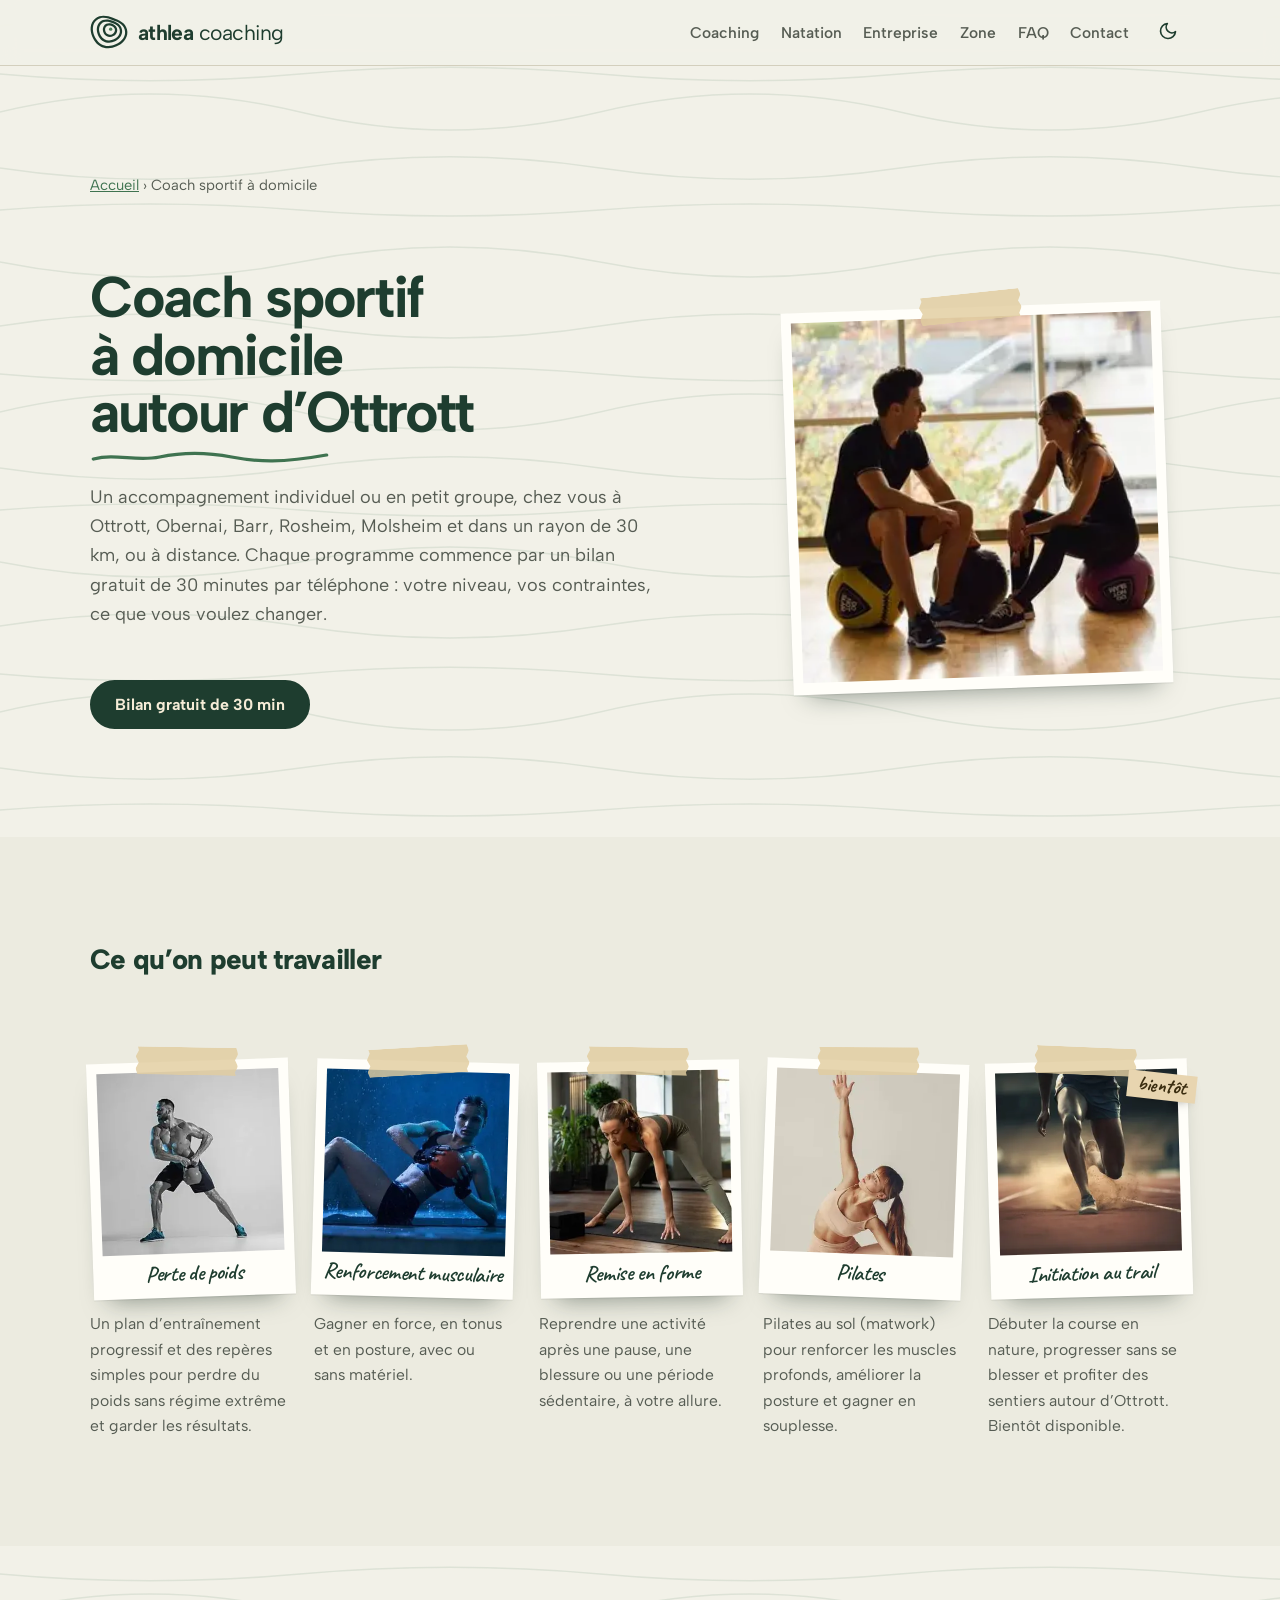
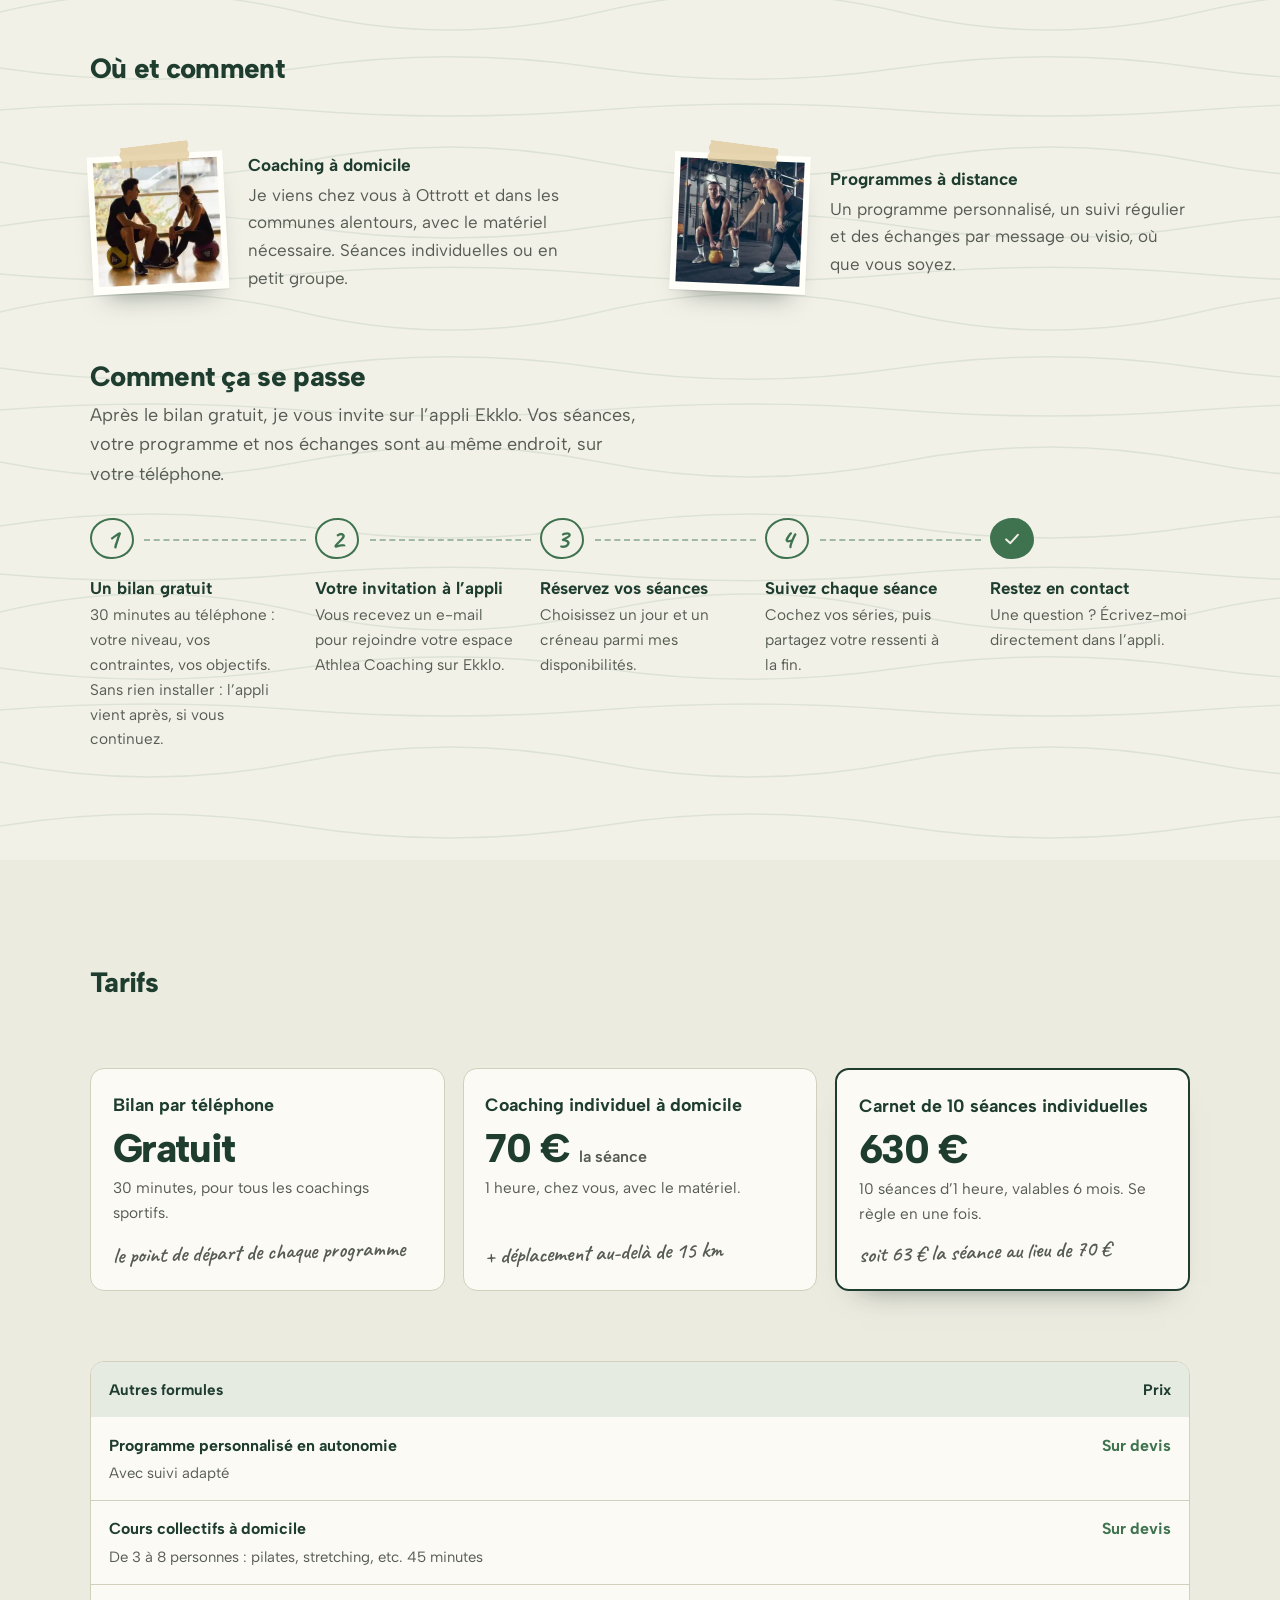
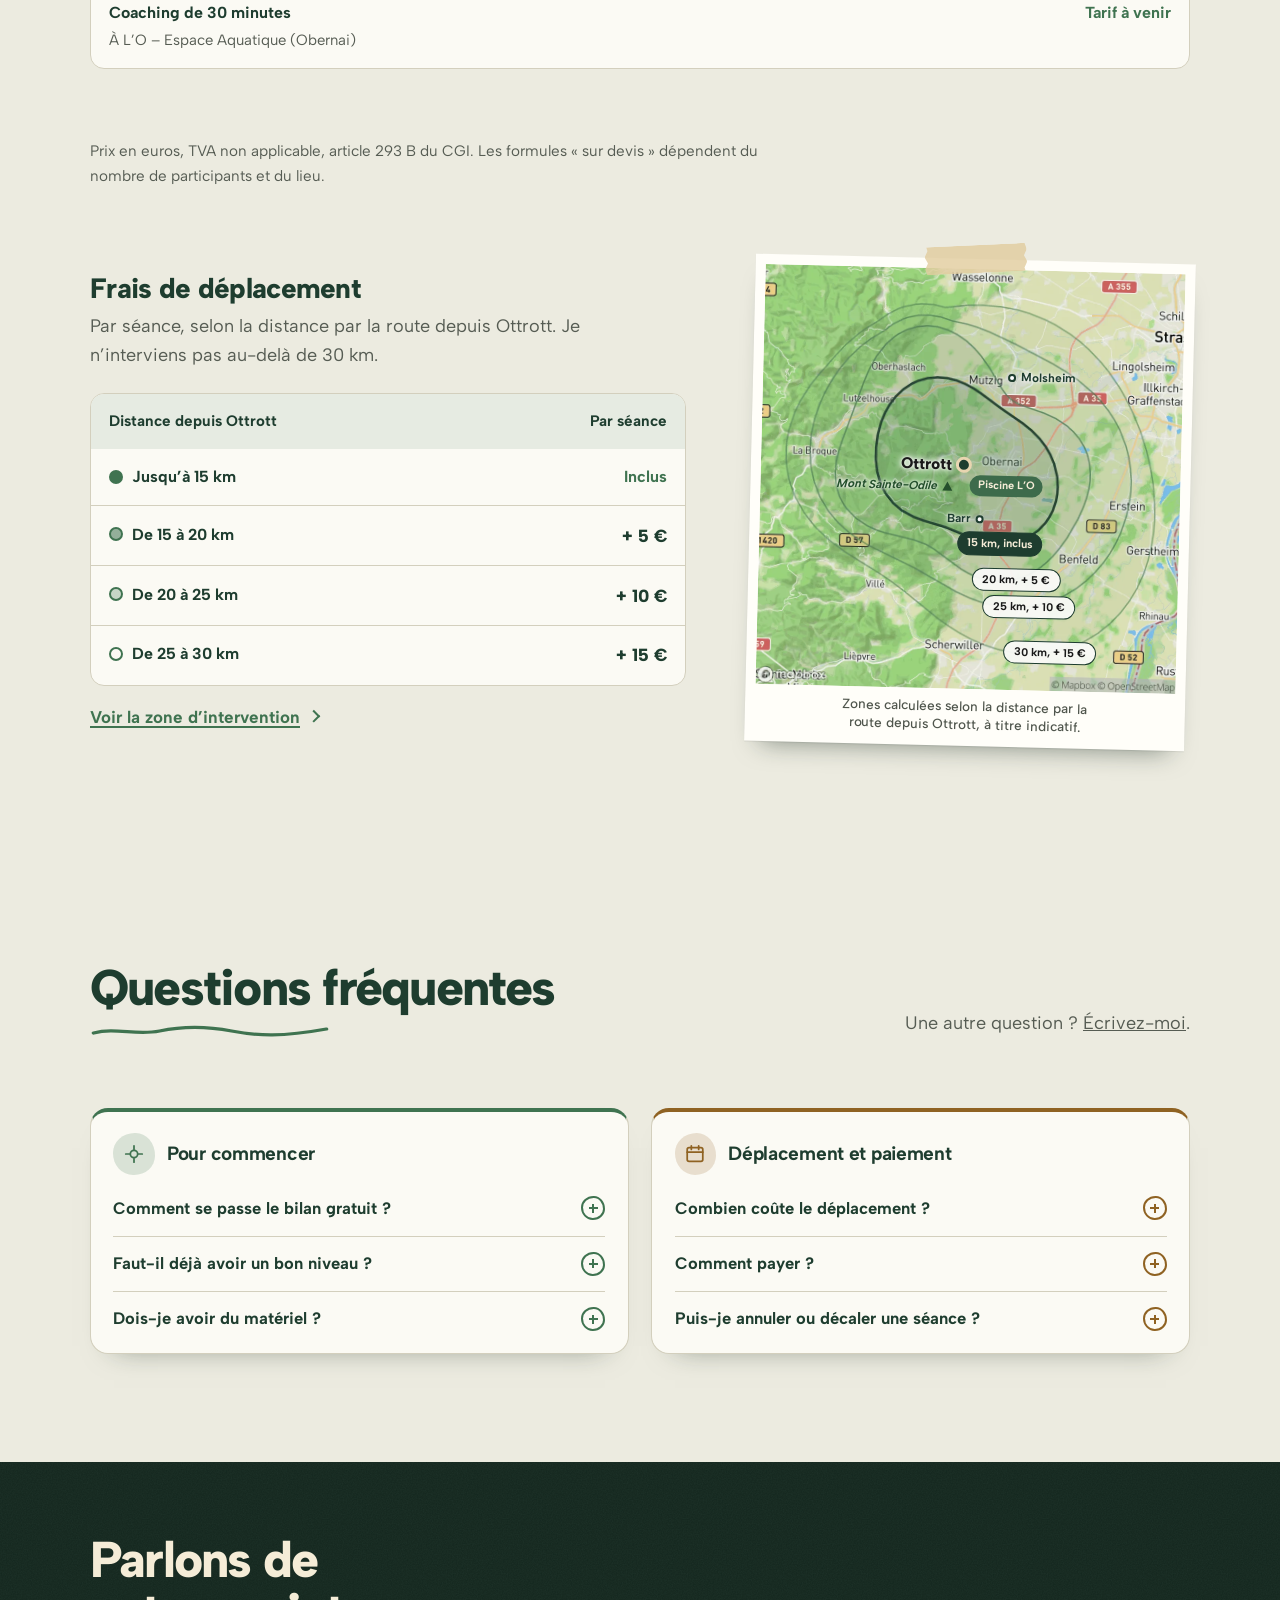
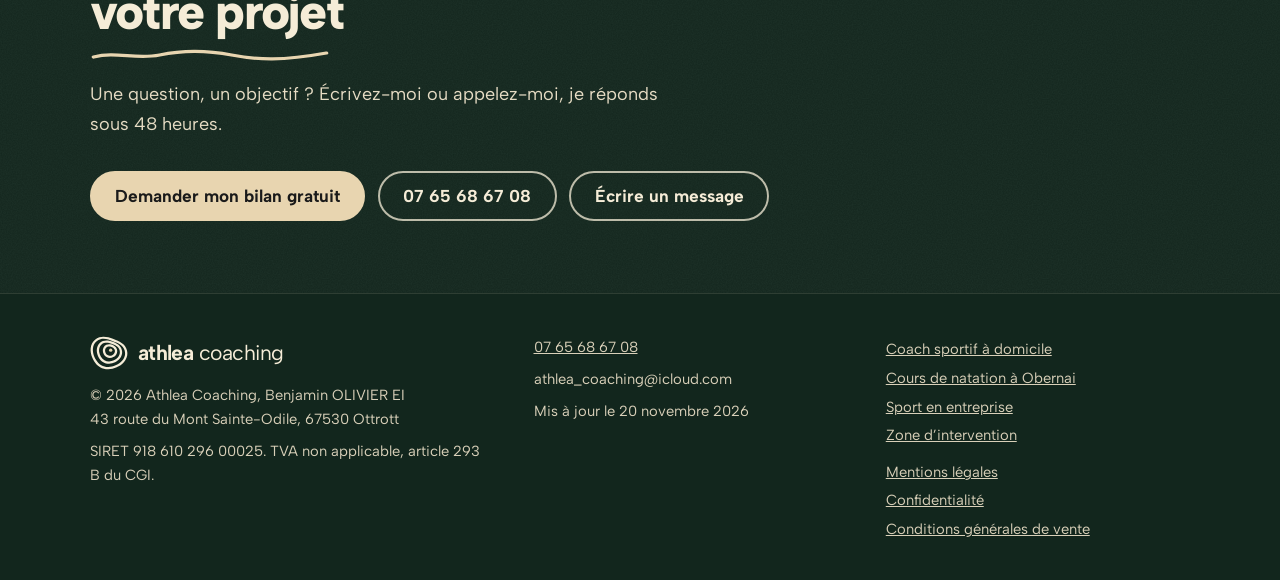
==== commit 63114612: "v26 : formulaire prêt pour Web3Forms, contact avec photo, avis compacts, FAQ en cartes sur toutes le" ====
--- a/coach-sportif-a-domicile.html
+++ b/coach-sportif-a-domicile.html
@@ -83,7 +83,7 @@
 <span class="zdot" style="left:48.25%;top:46.61%"></span><span class="zname" style="left:48.25%;top:46.61%">Ottrott</span>
 </div></div>
 <figcaption>Zones calculées selon la distance par la route depuis Ottrott, à titre indicatif.</figcaption></figure></div></div></section>
-<section class="page lined" style="--c:var(--sage)"><div class="wrap"><div class="split"><div class="head"><h2 class="hl">Questions fréquentes</h2><p class="intro">Une autre question ? <a href="./#contact">Écrivez-moi</a>.</p></div><div class="faq"><details><summary>Comment se passe le bilan gratuit ?</summary><div class="ans"><p>C’est un échange de 30 minutes par téléphone, pour tous les coachings sportifs. Nous faisons le point sur votre niveau, vos contraintes et vos objectifs avant de choisir la formule.</p></div></details><details><summary>Faut-il déjà avoir un bon niveau ?</summary><div class="ans"><p>Non. Chaque programme part de votre niveau, défini pendant le bilan, et avance à votre rythme. Les cours de natation s’adressent aussi bien aux débutants qu’aux nageurs qui veulent progresser.</p></div></details><details><summary>Dois-je avoir du matériel ?</summary><div class="ans"><p>Pour le coaching à domicile, je viens avec le matériel nécessaire. Les séances de renforcement peuvent aussi se faire sans matériel.</p></div></details><details><summary>Combien coûte le déplacement ?</summary><div class="ans"><p>Il est inclus jusqu’à 15 km autour d’Ottrott. Ensuite, comptez 5 € de 15 à 20 km, 10 € de 20 à 25 km et 15 € de 25 à 30 km par séance. Je n’interviens pas au-delà de 30 km.</p></div></details><details><summary>Comment payer ?</summary><div class="ans"><p>Par virement bancaire, par paiement sans contact (tap to pay) ou par lien de paiement, juste après la séance. Le carnet de 10 séances se règle en une fois.</p></div></details><details><summary>Puis-je annuler ou décaler une séance ?</summary><div class="ans"><p>Oui, jusqu’à 12 heures avant la séance. Au-delà, nous voyons ensemble au cas par cas.</p></div></details></div></div></div></section>
+<section class="page lined" style="--c:var(--sage)"><div class="wrap"><div class="faq-head"><h2 class="hl">Questions fréquentes</h2><p class="intro">Une autre question ? <a href="./#contact">Écrivez-moi</a>.</p></div><div class="faq-groups"><div class="faq-card" style="--c:var(--sage)"><h3><span class="faq-ico" aria-hidden="true"><svg viewBox="0 0 24 24" width="22" height="22" fill="none" stroke="currentColor" stroke-width="1.9" stroke-linecap="round" stroke-linejoin="round"><path d="M12 3v4M12 17v4M3 12h4M17 12h4"/><circle cx="12" cy="12" r="4"/></svg></span>Pour commencer</h3><div class="faq"><details><summary>Comment se passe le bilan gratuit ?</summary><div class="ans"><p>C’est un échange de 30 minutes par téléphone, pour tous les coachings sportifs. Nous faisons le point sur votre niveau, vos contraintes et vos objectifs avant de choisir la formule.</p></div></details><details><summary>Faut-il déjà avoir un bon niveau ?</summary><div class="ans"><p>Non. Chaque programme part de votre niveau, défini pendant le bilan, et avance à votre rythme. Les cours de natation s’adressent aussi bien aux débutants qu’aux nageurs qui veulent progresser.</p></div></details><details><summary>Dois-je avoir du matériel ?</summary><div class="ans"><p>Pour le coaching à domicile, je viens avec le matériel nécessaire. Les séances de renforcement peuvent aussi se faire sans matériel.</p></div></details></div></div><div class="faq-card" style="--c:var(--ocre)"><h3><span class="faq-ico" aria-hidden="true"><svg viewBox="0 0 24 24" width="22" height="22" fill="none" stroke="currentColor" stroke-width="1.9" stroke-linecap="round" stroke-linejoin="round"><rect x="3.5" y="5" width="17" height="15" rx="2"/><path d="M3.5 10h17M8 3v4M16 3v4"/></svg></span>Déplacement et paiement</h3><div class="faq"><details><summary>Combien coûte le déplacement ?</summary><div class="ans"><p>Il est inclus jusqu’à 15 km autour d’Ottrott. Ensuite, comptez 5 € de 15 à 20 km, 10 € de 20 à 25 km et 15 € de 25 à 30 km par séance. Je n’interviens pas au-delà de 30 km.</p></div></details><details><summary>Comment payer ?</summary><div class="ans"><p>Par virement bancaire, par paiement sans contact (tap to pay) ou par lien de paiement, juste après la séance. Le carnet de 10 séances se règle en une fois.</p></div></details><details><summary>Puis-je annuler ou décaler une séance ?</summary><div class="ans"><p>Oui, jusqu’à 12 heures avant la séance. Au-delà, nous voyons ensemble au cas par cas.</p></div></details></div></div></div></div></section>
 <section class="contact cover"><div class="wrap">
 <h2 class="hl">Parlons de votre projet</h2>
 <p class="intro">Une question, un objectif ? Écrivez-moi ou appelez-moi, je réponds sous 48 heures.</p>
--- a/css/site.css
+++ b/css/site.css
@@ -4,20 +4,20 @@
 :root{
  --forest:#1e3d2f;--deep:#12261d;--cream:#f5ecd7;--sand:#e8d5b0;
  --paper:#f2f1e8;--paper2:#ecebe0;--kraft:#e7dfcc;--surface:#fbfaf4;--photo:#fffef9;
- --grid:rgba(74,124,89,.11);--grid2:rgba(47,110,122,.16);
+ --grid:rgba(74,124,89,.11);--grid2:rgba(47,110,122,.16);--topo:url("data:image/svg+xml,%3Csvg xmlns='http://www.w3.org/2000/svg' width='600' height='300'%3E%3Cpath d='M0 26c100 -16 200 -16 300 0s200 16 300 0M0 74c100 9 200 9 300 0s200 -9 300 0M0 112c100 -24 200 -24 300 0s200 24 300 0M0 168c100 15 200 15 300 0s200 -15 300 0M0 210c100 -8 200 -8 300 0s200 8 300 0M0 262c100 20 200 20 300 0s200 -20 300 0' fill='none' stroke='%234a7c59' stroke-opacity='.13' stroke-width='1.3'/%3E%3C/svg%3E");
  --ink:#1e3d2f;--text:#25302a;--pencil:#565c53;--line:#d3cfbd;
  --sage:#3f7350;--eau:#2b6672;--ocre:#8f6222;--c:var(--sage);
  --accent:#3f7350;--btn:#1e3d2f;--btn-ink:#f5ecd7;--tape:rgba(226,206,160,.82);
  --font:"Albert Sans",system-ui,-apple-system,"Segoe UI",sans-serif;
  --hand:"Caveat","Segoe Print","Bradley Hand",cursive;
  box-sizing:border-box;padding-top:env(safe-area-inset-top,0px);padding-bottom:env(safe-area-inset-bottom,0px)}
-@media (prefers-color-scheme:dark){:root:not([data-theme="light"]){--paper:#151c18;--paper2:#18201b;--kraft:#1f1c15;--surface:#1d2621;--photo:#e9e4d5;--grid:rgba(156,197,166,.075);--grid2:rgba(134,195,204,.09);--ink:#f5ecd7;--text:#e8e2d1;--pencil:#bdb7a4;--line:#35443b;--sage:#9cc5a6;--eau:#8cc6cf;--ocre:#e2b46a;--accent:#9cc5a6;--btn:#9cc5a6;--btn-ink:#12261d;--tape:rgba(232,213,176,.42);color-scheme:dark}}
-:root[data-theme="dark"]{--paper:#151c18;--paper2:#18201b;--kraft:#1f1c15;--surface:#1d2621;--photo:#e9e4d5;--grid:rgba(156,197,166,.075);--grid2:rgba(134,195,204,.09);--ink:#f5ecd7;--text:#e8e2d1;--pencil:#bdb7a4;--line:#35443b;--sage:#9cc5a6;--eau:#8cc6cf;--ocre:#e2b46a;--accent:#9cc5a6;--btn:#9cc5a6;--btn-ink:#12261d;--tape:rgba(232,213,176,.42);color-scheme:dark}
+@media (prefers-color-scheme:dark){:root:not([data-theme="light"]){--paper:#151c18;--paper2:#18201b;--kraft:#1f1c15;--surface:#1d2621;--photo:#e9e4d5;--grid:rgba(156,197,166,.075);--grid2:rgba(134,195,204,.09);--topo:url("data:image/svg+xml,%3Csvg xmlns='http://www.w3.org/2000/svg' width='600' height='300'%3E%3Cpath d='M0 26c100 -16 200 -16 300 0s200 16 300 0M0 74c100 9 200 9 300 0s200 -9 300 0M0 112c100 -24 200 -24 300 0s200 24 300 0M0 168c100 15 200 15 300 0s200 -15 300 0M0 210c100 -8 200 -8 300 0s200 8 300 0M0 262c100 20 200 20 300 0s200 -20 300 0' fill='none' stroke='%239cc5a6' stroke-opacity='.08' stroke-width='1.3'/%3E%3C/svg%3E");--ink:#f5ecd7;--text:#e8e2d1;--pencil:#bdb7a4;--line:#35443b;--sage:#9cc5a6;--eau:#8cc6cf;--ocre:#e2b46a;--accent:#9cc5a6;--btn:#9cc5a6;--btn-ink:#12261d;--tape:rgba(232,213,176,.42);color-scheme:dark}}
+:root[data-theme="dark"]{--paper:#151c18;--paper2:#18201b;--kraft:#1f1c15;--surface:#1d2621;--photo:#e9e4d5;--grid:rgba(156,197,166,.075);--grid2:rgba(134,195,204,.09);--topo:url("data:image/svg+xml,%3Csvg xmlns='http://www.w3.org/2000/svg' width='600' height='300'%3E%3Cpath d='M0 26c100 -16 200 -16 300 0s200 16 300 0M0 74c100 9 200 9 300 0s200 -9 300 0M0 112c100 -24 200 -24 300 0s200 24 300 0M0 168c100 15 200 15 300 0s200 -15 300 0M0 210c100 -8 200 -8 300 0s200 8 300 0M0 262c100 20 200 20 300 0s200 -20 300 0' fill='none' stroke='%239cc5a6' stroke-opacity='.08' stroke-width='1.3'/%3E%3C/svg%3E");--ink:#f5ecd7;--text:#e8e2d1;--pencil:#bdb7a4;--line:#35443b;--sage:#9cc5a6;--eau:#8cc6cf;--ocre:#e2b46a;--accent:#9cc5a6;--btn:#9cc5a6;--btn-ink:#12261d;--tape:rgba(232,213,176,.42);color-scheme:dark}
 :root[data-theme="light"]{color-scheme:light}
 *,*::before,*::after{box-sizing:border-box}
 html{scroll-behavior:smooth;scroll-padding-top:calc(4.6rem + env(safe-area-inset-top,0px))}
 body{margin:0;color:var(--text);font:400 1.0625rem/1.62 var(--font);-webkit-font-smoothing:antialiased;text-rendering:optimizeLegibility;
- background-color:var(--paper);background-image:linear-gradient(var(--grid) 1px,transparent 1px),linear-gradient(90deg,var(--grid) 1px,transparent 1px);background-size:26px 26px}
+ background-color:var(--paper);background-image:var(--topo);background-size:600px 300px}
 body::before{content:"";position:fixed;inset:0 0 auto;height:env(safe-area-inset-top,0px);background:var(--paper);z-index:30}
 a{color:inherit}
 p{margin:0}
@@ -131,7 +131,7 @@
 
 /* pages */
 section{position:relative;padding:clamp(4rem,8.5vw,6.75rem) 0}
-.lined{background-color:var(--paper2);background-image:repeating-linear-gradient(to bottom,transparent 0 31px,var(--grid2) 31px 32px)}
+.lined{background-color:var(--paper2)}
 .kraft{background-color:var(--kraft);background-image:url("data:image/svg+xml,%3Csvg xmlns='http://www.w3.org/2000/svg' width='180' height='180'%3E%3Cfilter id='n'%3E%3CfeTurbulence type='fractalNoise' baseFrequency='.85' numOctaves='2' stitchTiles='stitch'/%3E%3CfeColorMatrix values='0 0 0 0 .45 0 0 0 0 .33 0 0 0 0 .15 0 0 0 .22 0'/%3E%3C/filter%3E%3Crect width='180' height='180' filter='url(%23n)'/%3E%3C/svg%3E")}
 .page>.wrap>*+*{margin-top:clamp(3rem,6vw,4.4rem)}
 .phead{display:grid;grid-template-columns:minmax(0,7fr) minmax(0,5fr);gap:2rem clamp(2rem,6vw,5rem);align-items:center}
@@ -307,6 +307,18 @@
 .split{display:grid;grid-template-columns:minmax(0,5fr) minmax(0,7fr);gap:2.5rem clamp(2.5rem,6vw,5.5rem);align-items:start}
 .split>.head{position:sticky;top:6.25rem}
 .faq{border-top:2px solid var(--ink)}
+.faq-head{display:flex;justify-content:space-between;align-items:end;gap:1rem 3rem;flex-wrap:wrap}
+.faq-head .intro{max-width:30rem}
+.faq-groups{display:grid;grid-template-columns:repeat(2,minmax(0,1fr));gap:1.4rem;margin-top:2.4rem;align-items:start}
+.faq-card{background:var(--surface);border:1px solid var(--line);border-top:4px solid var(--c);border-radius:18px;padding:1.3rem 1.4rem .4rem;box-shadow:0 16px 28px -24px rgba(20,40,30,.55)}
+.faq-card h3{display:flex;align-items:center;gap:.75rem;margin:0 0 .4rem;font:700 1.2rem/1.2 var(--font);color:var(--ink)}
+.faq-ico{flex:none;display:grid;place-items:center;width:2.6rem;height:2.6rem;border-radius:52% 46% 50% 48%/48% 54% 46% 52%;background:color-mix(in srgb,var(--c) 18%,transparent);color:var(--c)}
+.faq-card .faq{border-top:0}
+.faq-card .faq details:last-child{border-bottom:0}
+.faq-card .faq summary{font-size:1.04rem;padding:.95rem 0}
+.faq-card .faq summary::after{width:24px;height:24px;border-color:var(--c);background:linear-gradient(var(--c),var(--c)) center/9px 2px no-repeat,linear-gradient(var(--c),var(--c)) center/2px 9px no-repeat}
+.faq-card .faq details[open] summary::after{background:linear-gradient(var(--c),var(--c)) center/9px 2px no-repeat}
+.faq-card .faq .ans{padding-right:0}
 .faq details{border-bottom:1px solid var(--line);transition:box-shadow .2s}
 .faq summary{list-style:none;cursor:pointer;display:flex;justify-content:space-between;align-items:center;gap:1.2rem;padding:1.15rem 0;font:700 1.12rem/1.3 var(--font);color:var(--ink)}
 .faq summary::-webkit-details-marker{display:none}
@@ -325,6 +337,31 @@
 .cover .btn{background:var(--sand);border-color:var(--sand);color:#1a1a1a}
 .cover .btn.alt{background:transparent;color:var(--cream);border-color:rgba(245,236,215,.75)}
 .contact h2{max-width:14ch}
+.contact-grid{display:grid;grid-template-columns:minmax(0,5fr) minmax(0,7fr);gap:2.2rem clamp(2rem,5vw,4.5rem);align-items:start}
+.contact-info .links{flex-direction:column;align-items:flex-start;margin-top:1.6rem}
+.contact-grid .formzone{margin-top:0;padding:1.6rem 1.6rem 1.4rem;border:1px solid rgba(245,236,215,.2);border-radius:18px;background:rgba(245,236,215,.04)}
+.contact-grid .formtitle{font-size:1.6rem!important;margin-bottom:.8rem}
+.contact-grid .fgrid{gap:.8rem 1rem}
+.contact-grid .factions{margin-top:1rem}
+.hp{display:none!important}
+.coach-card{display:flex;align-items:center;gap:1rem;margin-top:2.2rem}
+.coach-card img{flex:none;width:72px;height:72px;border-radius:50%;object-fit:cover;border:2px solid var(--sand)}
+.coach-card p{margin:0;display:flex;flex-direction:column;line-height:1.35}
+.coach-card b{color:var(--cream);font-size:1.05rem}
+.coach-card span{color:#e6dcc4;font-size:.93rem}
+.reassure{list-style:none;margin:1.3rem 0 0;padding:0;display:grid;gap:.55rem;color:#e6dcc4}
+.reassure li{display:flex;gap:.6rem;align-items:baseline}
+.reassure li::before{content:"";flex:none;width:.95rem;height:.55rem;border-left:2px solid var(--sand);border-bottom:2px solid var(--sand);transform:translateY(-.15rem) rotate(-45deg)}
+/* avis : version courte tant qu'aucun avis n'est publié */
+#avis:not(:has(.avis)){padding:clamp(2.4rem,5vw,3.4rem) 0}
+#avis:not(:has(.avis)) .avis-top{align-items:center}
+#avis:not(:has(.avis)) .avis-top .intro{display:none}
+#avis:not(:has(.avis)) .avis-top .actions{width:auto}
+#avis:not(:has(.avis)) .avis-vide{margin-top:1.2rem;max-width:none;padding:0;border:0;background:none}
+section.contact{padding:clamp(3rem,6vw,4.5rem) 0}
+.contact-grid .err:empty{min-height:0}
+.contact-grid .field textarea{min-height:96px}
+.contact-grid .field input,.contact-grid .field select,.contact-grid .field textarea{padding:.65rem .9rem}
 .links{display:flex;flex-wrap:wrap;gap:.8rem;margin-top:2rem}
 .links .btn{font-size:1.08rem}
 .formzone{margin-top:3.2rem;padding-top:2.4rem;border-top:1px dashed rgba(245,236,215,.3);max-width:780px}
@@ -429,7 +466,7 @@
 
 /* adaptations */
 @media (max-width:980px){
- .hero-grid,.phead,.about,.pro,.zone,.resgrid,.split,.twocol{grid-template-columns:1fr}
+ .hero-grid,.phead,.about,.pro,.zone,.resgrid,.split,.twocol,.contact-grid,.faq-groups{grid-template-columns:1fr}
  .split>.head{position:static}
  .hero-photo{width:min(100%,340px);justify-self:end;margin-right:4%}
  .routes{grid-template-columns:1fr;gap:2.4rem}
